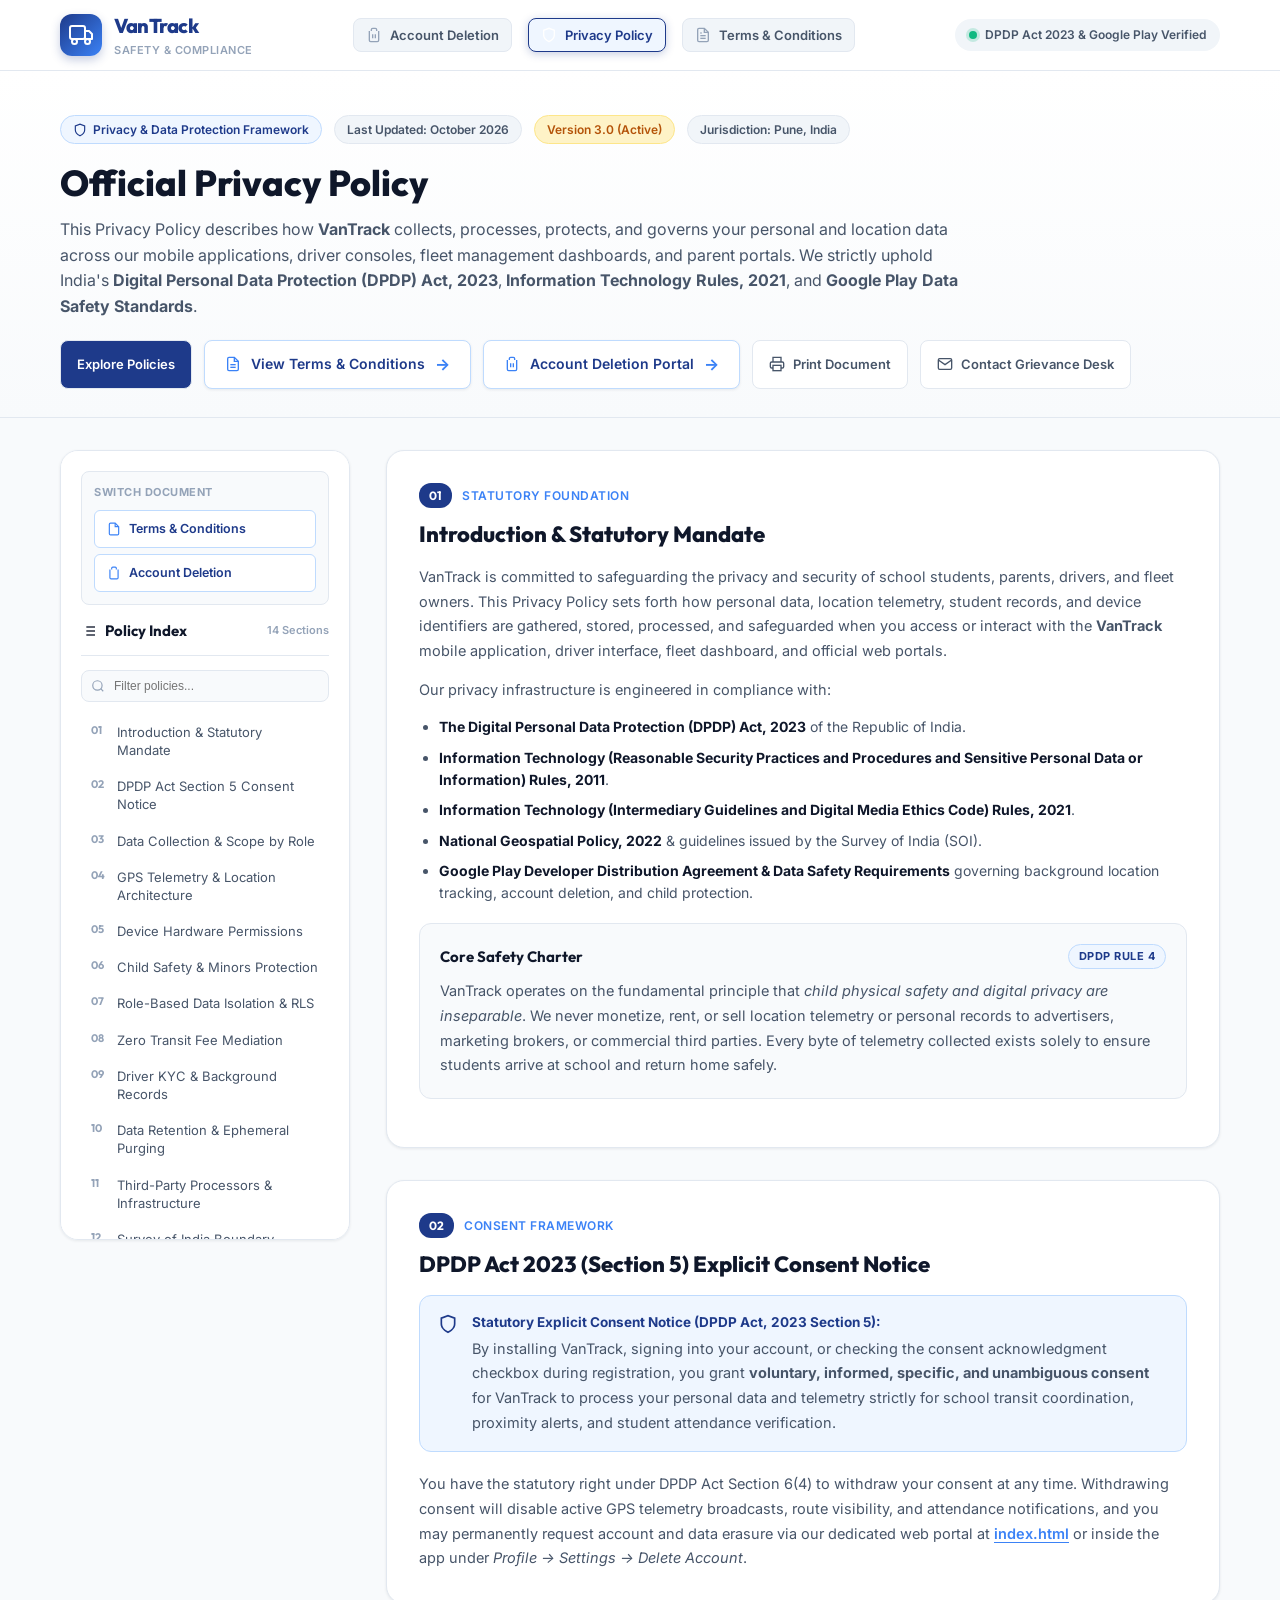
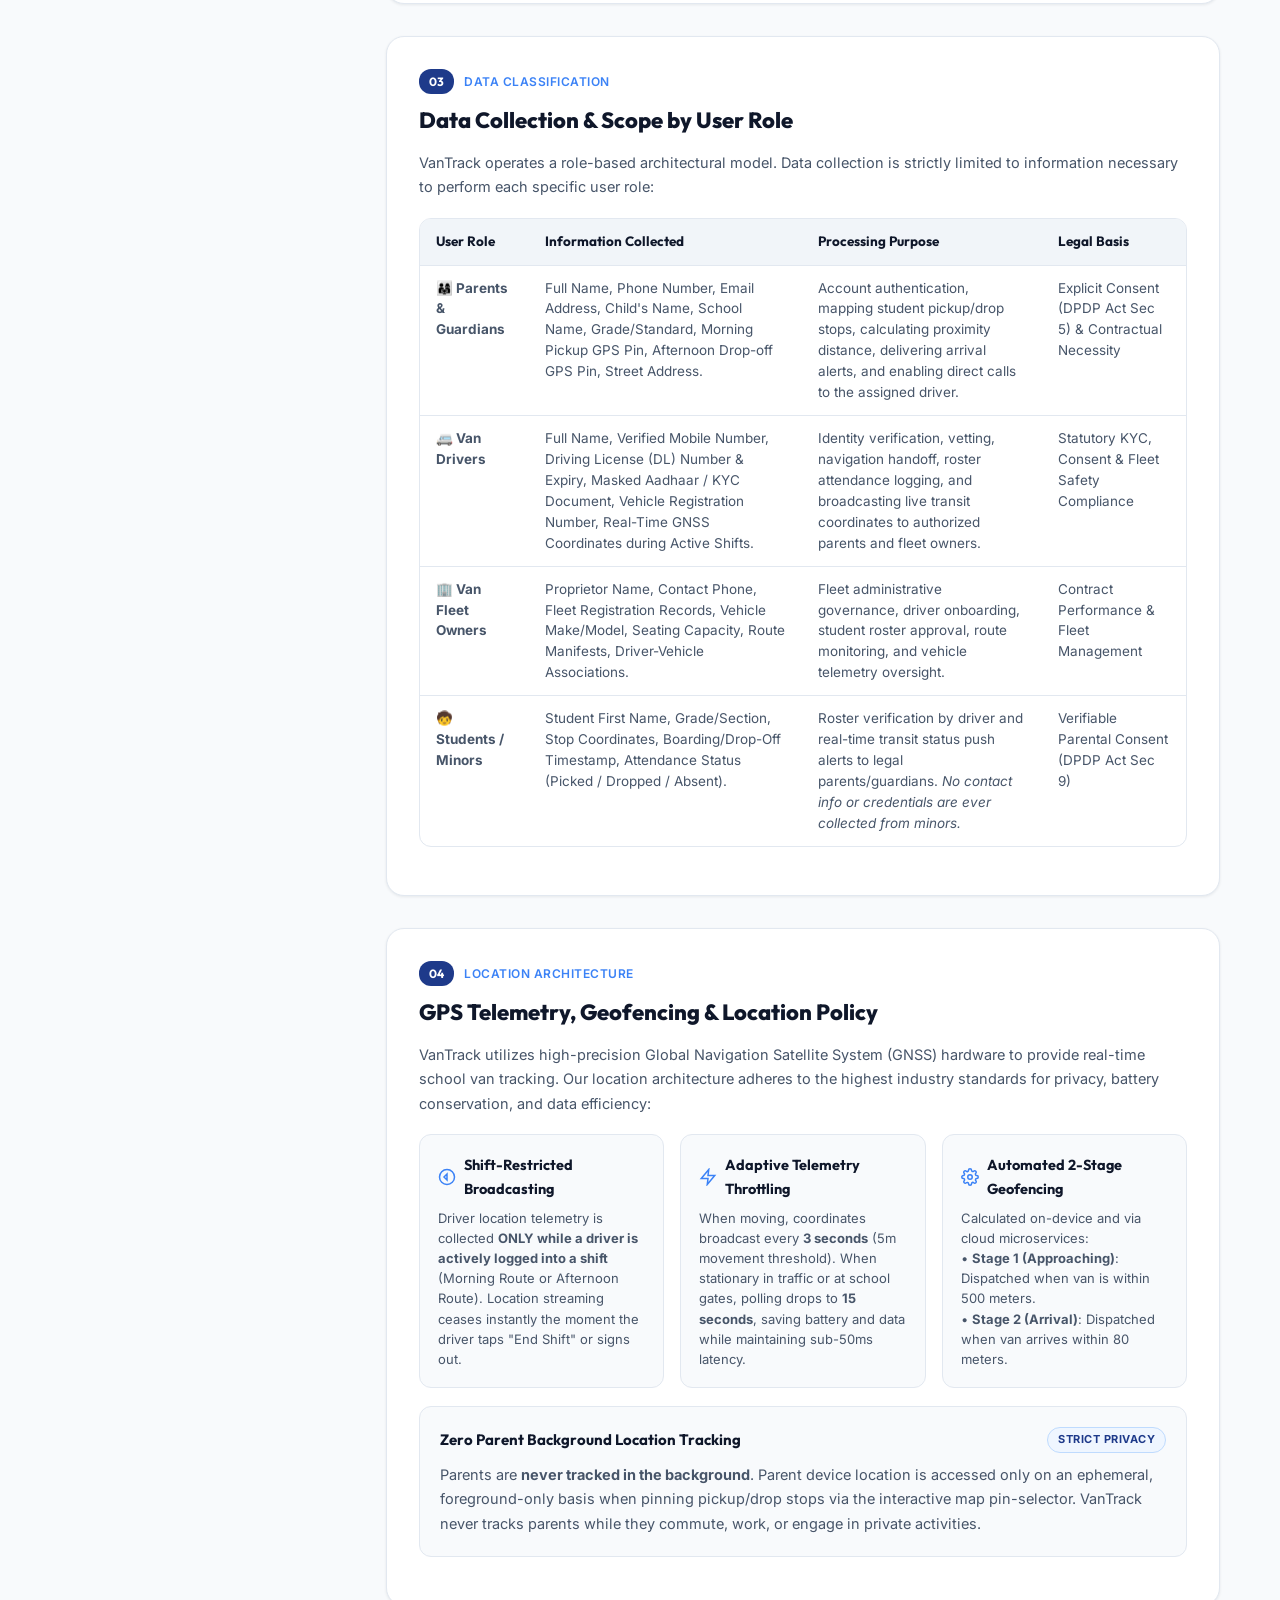
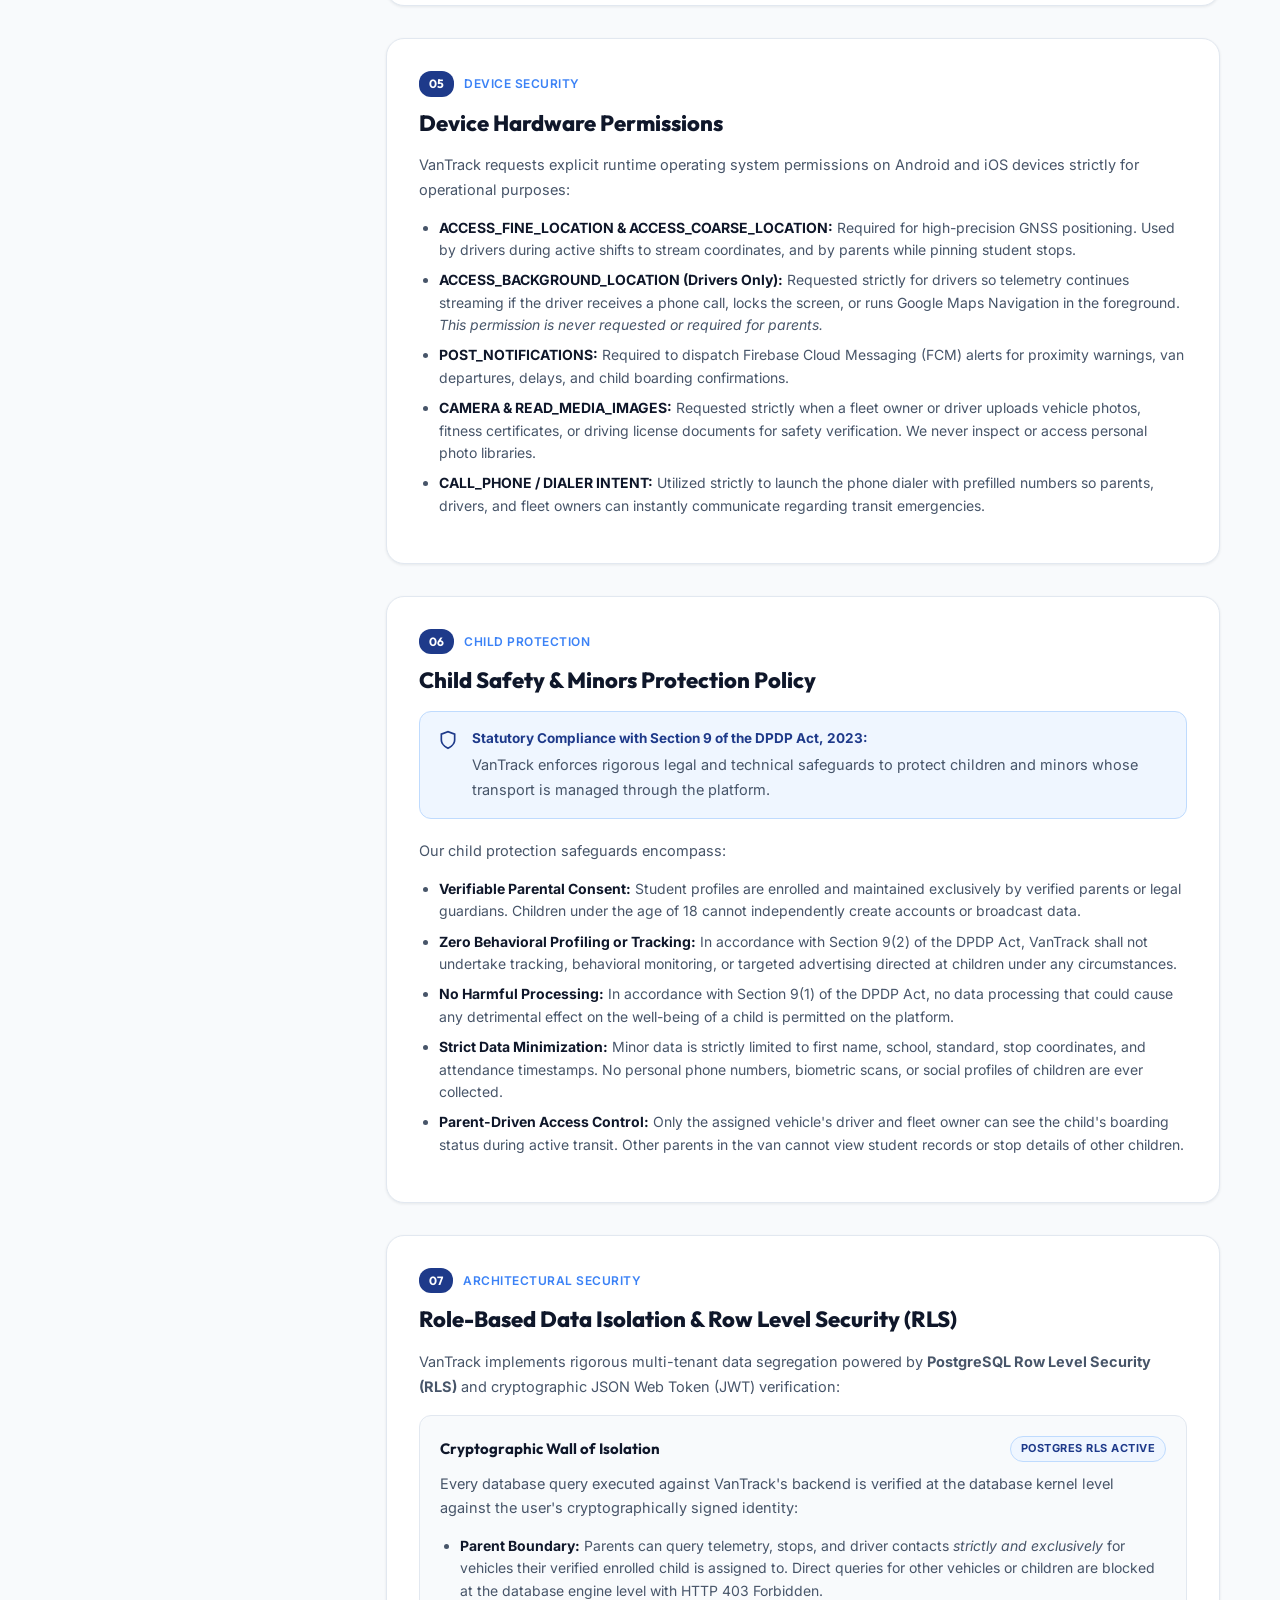
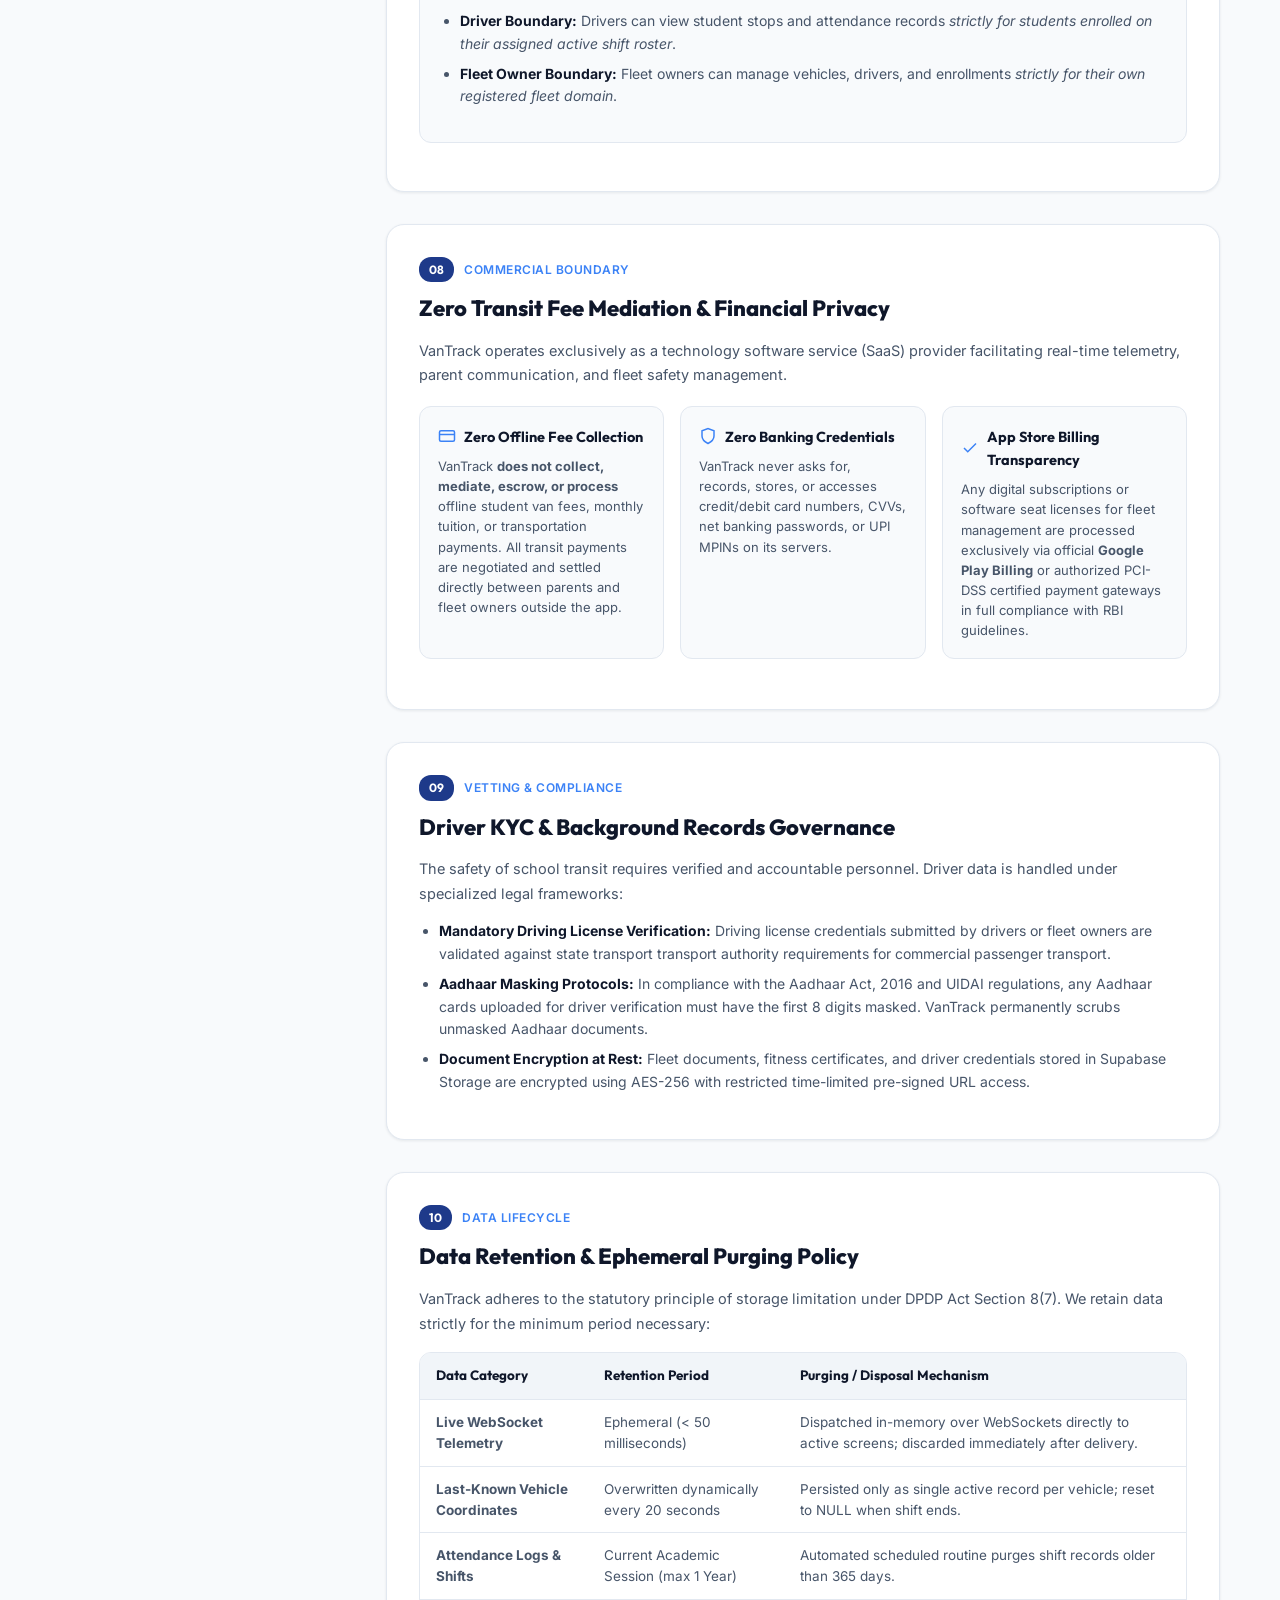
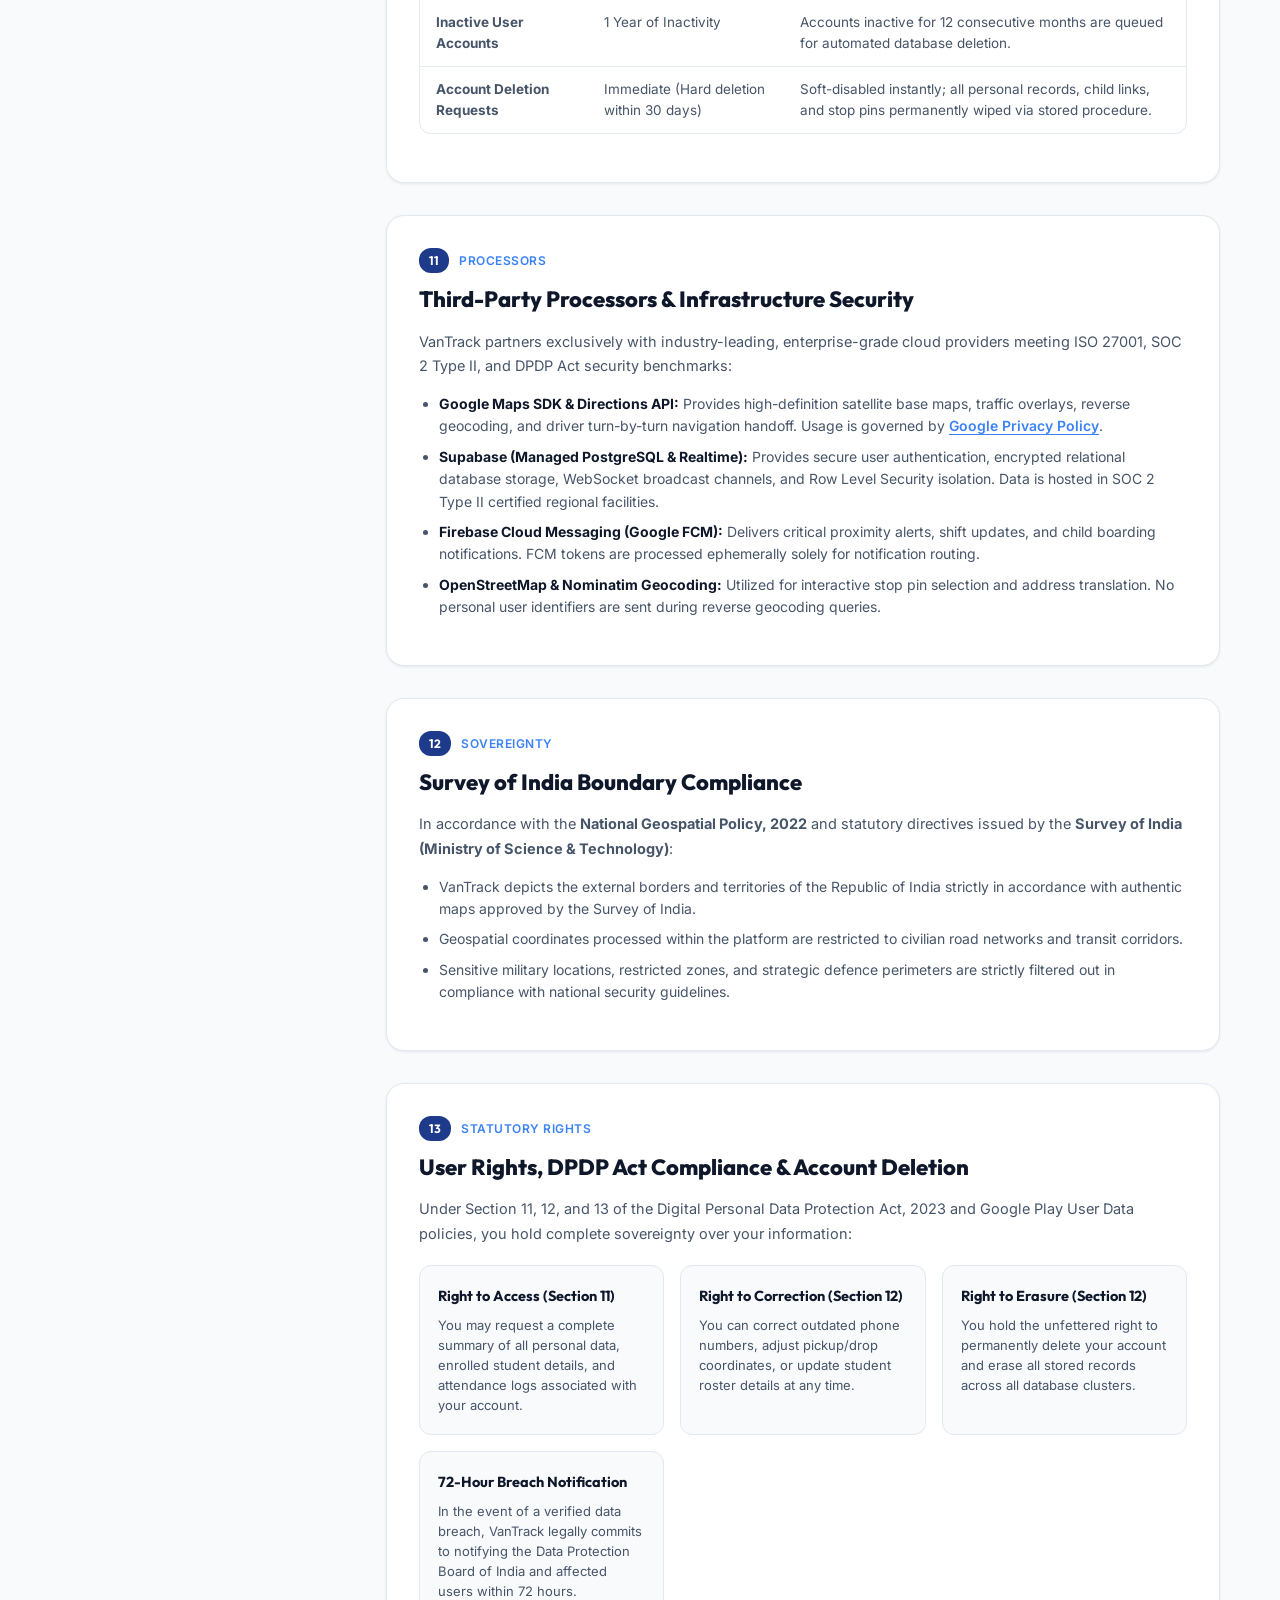
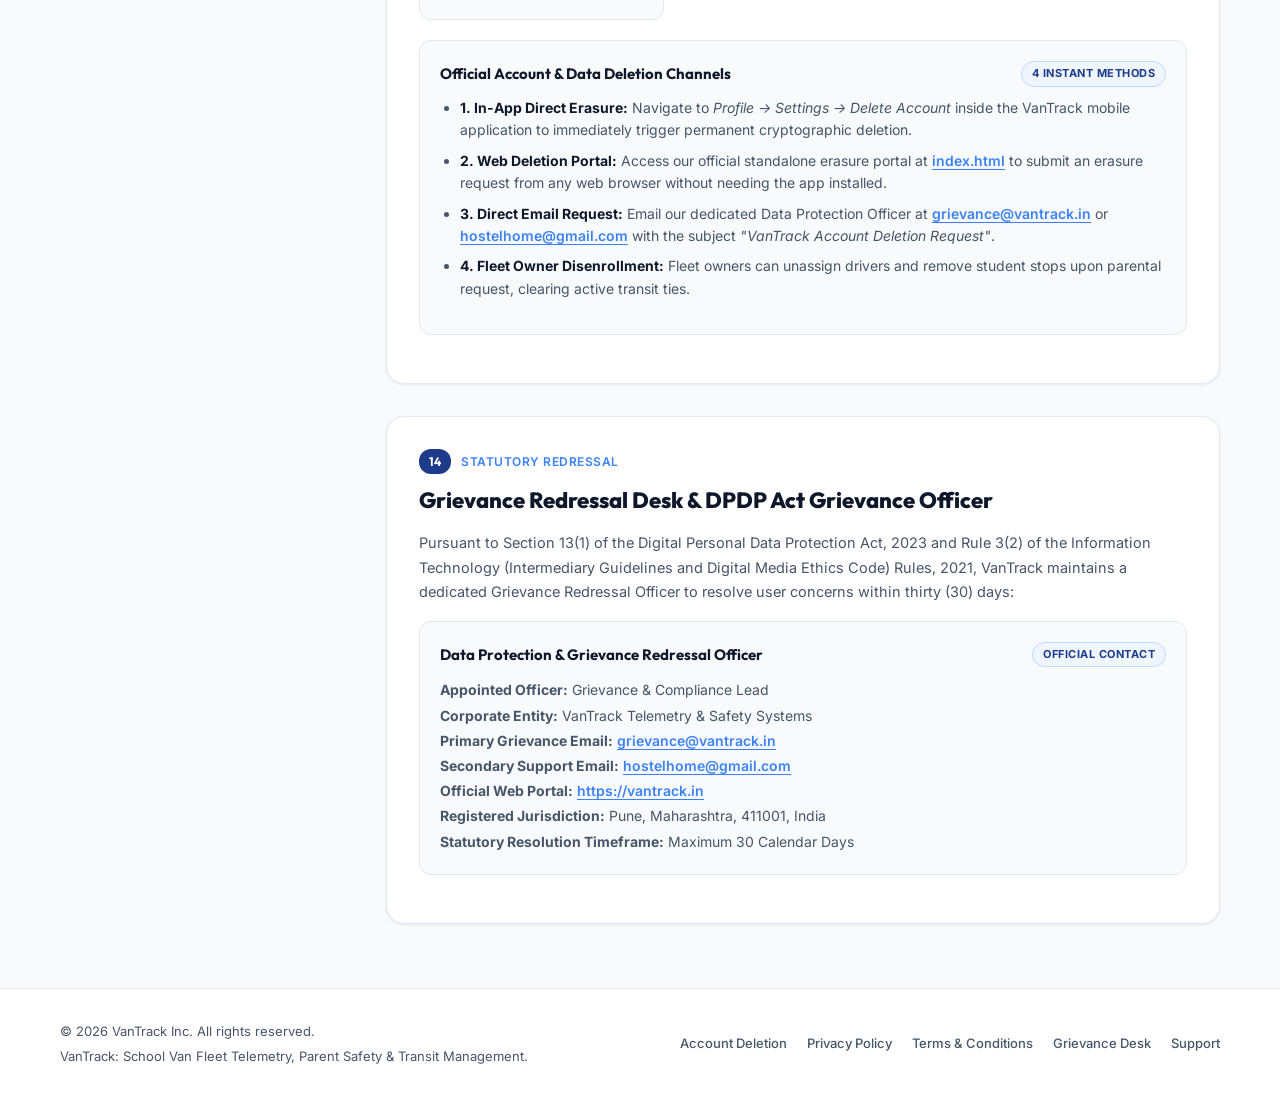
==== privacy_policy.html @ 00791ee9 "Add Privacy Policy, Terms & Conditions, and cross-page navigation buttons" ====
<!DOCTYPE html>
<html lang="en">
<head>
  <meta charset="UTF-8">
  <meta name="viewport" content="width=device-width, initial-scale=1.0">
  <title>Privacy Policy | VanTrack Official Safety & Compliance Portal</title>
  <meta name="description" content="Official Privacy Policy and Data Protection Framework for VanTrack school van telemetry, fleet management, and parent safety platform. Compliant with India DPDP Act 2023, IT Rules 2021, and Google Play Data Safety policies.">
  <meta name="robots" content="index, follow">
  <link rel="canonical" href="https://vantrack.in/privacy_policy.html">

  <!-- Google Fonts: Outfit & Inter -->
  <link rel="preconnect" href="https://fonts.googleapis.com">
  <link rel="preconnect" href="https://fonts.gstatic.com" crossorigin>
  <link href="https://fonts.googleapis.com/css2?family=Inter:wght@400;500;600;700&family=Outfit:wght@500;600;700;800&display=swap" rel="stylesheet">

  <!-- Main Stylesheet -->
  <link rel="stylesheet" href="styles.css">
</head>
<body>
  <!-- Site Header -->
  <header class="site-header">
    <div class="container header-container">
      <a href="index.html" class="brand" style="text-decoration: none;">
        <div class="brand-icon">
          <svg viewBox="0 0 24 24" width="24" height="24" fill="none" stroke="currentColor" stroke-width="2" stroke-linecap="round" stroke-linejoin="round">
            <rect x="1" y="3" width="15" height="13" rx="2"></rect>
            <polygon points="16 8 20 8 23 11 23 16 16 16 8"></polygon>
            <circle cx="5.5" cy="18.5" r="2.5"></circle>
            <circle cx="18.5" cy="18.5" r="2.5"></circle>
          </svg>
        </div>
        <div class="brand-text">
          <span class="brand-title">VanTrack</span>
          <span class="brand-badge">Safety & Compliance</span>
        </div>
      </a>

      <nav class="header-nav" aria-label="Main Navigation">
        <a href="index.html" class="header-link">
          <svg viewBox="0 0 24 24" width="16" height="16" fill="none" stroke="currentColor" stroke-width="2">
            <path d="M19 6v14a2 2 0 0 1-2 2H7a2 2 0 0 1-2-2V6m3 0V4a2 2 0 0 1 2-2h4a2 2 0 0 1 2 2v2"></path>
            <line x1="10" y1="11" x2="10" y2="17"></line>
            <line x1="14" y1="11" x2="14" y2="17"></line>
          </svg>
          <span>Account Deletion</span>
        </a>
        <a href="privacy_policy.html" class="header-link active">
          <svg viewBox="0 0 24 24" width="16" height="16" fill="none" stroke="currentColor" stroke-width="2">
            <path d="M12 22s8-4 8-10V5l-8-3-8 3v7c0 6 8 10 8 10z"></path>
          </svg>
          <span>Privacy Policy</span>
        </a>
        <a href="terms_conditions.html" class="header-link">
          <svg viewBox="0 0 24 24" width="16" height="16" fill="none" stroke="currentColor" stroke-width="2">
            <path d="M14 2H6a2 2 0 0 0-2 2v16a2 2 0 0 0 2 2h12a2 2 0 0 0 2-2V8z"></path>
            <polyline points="14 2 14 8 20 8"></polyline>
            <line x1="16" y1="13" x2="8" y2="13"></line>
            <line x1="16" y1="17" x2="8" y2="17"></line>
            <polyline points="10 9 9 9 8 9"></polyline>
          </svg>
          <span>Terms &amp; Conditions</span>
        </a>
      </nav>

      <div class="header-status">
        <span class="status-indicator"></span>
        <span class="status-label">DPDP Act 2023 & Google Play Verified</span>
      </div>
    </div>
  </header>

  <!-- Legal Hero Section -->
  <section class="legal-hero">
    <div class="container">
      <div class="legal-meta-bar">
        <span class="meta-pill meta-pill-primary">
          <svg viewBox="0 0 24 24" width="14" height="14" fill="none" stroke="currentColor" stroke-width="2">
            <path d="M12 22s8-4 8-10V5l-8-3-8 3v7c0 6 8 10 8 10z"/>
          </svg>
          Privacy & Data Protection Framework
        </span>
        <span class="meta-pill">Last Updated: October 2026</span>
        <span class="meta-pill meta-pill-accent">Version 3.0 (Active)</span>
        <span class="meta-pill">Jurisdiction: Pune, India</span>
      </div>

      <h1 class="hero-title" style="text-align: left; margin-bottom: 12px;">Official Privacy Policy</h1>
      <p class="hero-subtitle" style="text-align: left; margin: 0; max-width: 900px;">
        This Privacy Policy describes how <strong>VanTrack</strong> collects, processes, protects, and governs your personal and location data across our mobile applications, driver consoles, fleet management dashboards, and parent portals. We strictly uphold India's <strong>Digital Personal Data Protection (DPDP) Act, 2023</strong>, <strong>Information Technology Rules, 2021</strong>, and <strong>Google Play Data Safety Standards</strong>.
      </p>

      <!-- Prominent Cross-Page Navigation Buttons -->
      <div class="legal-hero-actions">
        <a href="#sec-1" class="btn btn-primary btn-sm">Explore Policies</a>
        
        <a href="terms_conditions.html" class="btn-policy-quick">
          <svg viewBox="0 0 24 24" width="16" height="16" fill="none" stroke="currentColor" stroke-width="2">
            <path d="M14 2H6a2 2 0 0 0-2 2v16a2 2 0 0 0 2 2h12a2 2 0 0 0 2-2V8z"></path>
            <polyline points="14 2 14 8 20 8"></polyline>
            <line x1="16" y1="13" x2="8" y2="13"></line>
            <line x1="16" y1="17" x2="8" y2="17"></line>
          </svg>
          <span>View Terms &amp; Conditions</span>
          <span class="quick-arrow">&rarr;</span>
        </a>

        <a href="index.html" class="btn-policy-quick">
          <svg viewBox="0 0 24 24" width="16" height="16" fill="none" stroke="currentColor" stroke-width="2">
            <path d="M19 6v14a2 2 0 0 1-2 2H7a2 2 0 0 1-2-2V6m3 0V4a2 2 0 0 1 2-2h4a2 2 0 0 1 2 2v2"></path>
            <line x1="10" y1="11" x2="10" y2="17"></line>
            <line x1="14" y1="11" x2="14" y2="17"></line>
          </svg>
          <span>Account Deletion Portal</span>
          <span class="quick-arrow">&rarr;</span>
        </a>

        <button type="button" class="btn btn-outline btn-sm" onclick="window.print()">
          <svg viewBox="0 0 24 24" width="16" height="16" fill="none" stroke="currentColor" stroke-width="2">
            <polyline points="6 9 6 2 18 2 18 9"></polyline>
            <path d="M6 18H4a2 2 0 0 1-2-2v-5a2 2 0 0 1 2-2h16a2 2 0 0 1 2 2v5a2 2 0 0 1-2 2h-2"></path>
            <rect x="6" y="14" width="12" height="8"></rect>
          </svg>
          Print Document
        </button>
        <a href="mailto:grievance@vantrack.in" class="btn btn-outline btn-sm">
          <svg viewBox="0 0 24 24" width="16" height="16" fill="none" stroke="currentColor" stroke-width="2">
            <path d="M4 4h16c1.1 0 2 .9 2 2v12c0 1.1-.9 2-2 2H4c-1.1 0-2-.9-2-2V6c0-1.1.9-2 2-2z"></path>
            <polyline points="22,6 12,13 2,6"></polyline>
          </svg>
          Contact Grievance Desk
        </a>
      </div>
    </div>
  </section>

  <!-- Main Legal Container -->
  <main class="container">
    <div class="legal-layout">
      
      <!-- Sticky Sidebar: Table of Contents -->
      <aside class="toc-sidebar" aria-label="Table of Contents">
        <!-- Quick Cross-Page Switcher in Sidebar -->
        <div class="toc-quick-switch">
          <span class="toc-quick-label">Switch Document</span>
          <div class="toc-quick-buttons">
            <a href="terms_conditions.html" class="toc-quick-btn">
              <svg viewBox="0 0 24 24" width="14" height="14" fill="none" stroke="currentColor" stroke-width="2">
                <path d="M14 2H6a2 2 0 0 0-2 2v16a2 2 0 0 0 2 2h12a2 2 0 0 0 2-2V8z"></path>
                <polyline points="14 2 14 8 20 8"></polyline>
              </svg>
              <span>Terms &amp; Conditions</span>
            </a>
            <a href="index.html" class="toc-quick-btn">
              <svg viewBox="0 0 24 24" width="14" height="14" fill="none" stroke="currentColor" stroke-width="2">
                <path d="M19 6v14a2 2 0 0 1-2 2H7a2 2 0 0 1-2-2V6m3 0V4a2 2 0 0 1 2-2h4a2 2 0 0 1 2 2v2"></path>
              </svg>
              <span>Account Deletion</span>
            </a>
          </div>
        </div>

        <div class="toc-header">
          <span class="toc-title">
            <svg viewBox="0 0 24 24" width="16" height="16" fill="none" stroke="currentColor" stroke-width="2">
              <line x1="8" y1="6" x2="21" y2="6"></line>
              <line x1="8" y1="12" x2="21" y2="12"></line>
              <line x1="8" y1="18" x2="21" y2="18"></line>
              <line x1="3" y1="6" x2="3.01" y2="6"></line>
              <line x1="3" y1="12" x2="3.01" y2="12"></line>
              <line x1="3" y1="18" x2="3.01" y2="18"></line>
            </svg>
            Policy Index
          </span>
          <span style="font-size: 11px; color: var(--text-muted); font-weight: 600;">14 Sections</span>
        </div>

        <div class="toc-search">
          <svg viewBox="0 0 24 24" width="14" height="14" fill="none" stroke="currentColor" stroke-width="2">
            <circle cx="11" cy="11" r="8"></circle>
            <line x1="21" y1="21" x2="16.65" y2="16.65"></line>
          </svg>
          <input type="text" id="toc-filter" placeholder="Filter policies..." aria-label="Filter policies">
        </div>

        <nav>
          <ul class="toc-nav" id="toc-list">
            <li><a href="#sec-1" class="toc-link"><span class="toc-num">01</span><span>Introduction & Statutory Mandate</span></a></li>
            <li><a href="#sec-2" class="toc-link"><span class="toc-num">02</span><span>DPDP Act Section 5 Consent Notice</span></a></li>
            <li><a href="#sec-3" class="toc-link"><span class="toc-num">03</span><span>Data Collection & Scope by Role</span></a></li>
            <li><a href="#sec-4" class="toc-link"><span class="toc-num">04</span><span>GPS Telemetry & Location Architecture</span></a></li>
            <li><a href="#sec-5" class="toc-link"><span class="toc-num">05</span><span>Device Hardware Permissions</span></a></li>
            <li><a href="#sec-6" class="toc-link"><span class="toc-num">06</span><span>Child Safety & Minors Protection</span></a></li>
            <li><a href="#sec-7" class="toc-link"><span class="toc-num">07</span><span>Role-Based Data Isolation & RLS</span></a></li>
            <li><a href="#sec-8" class="toc-link"><span class="toc-num">08</span><span>Zero Transit Fee Mediation</span></a></li>
            <li><a href="#sec-9" class="toc-link"><span class="toc-num">09</span><span>Driver KYC & Background Records</span></a></li>
            <li><a href="#sec-10" class="toc-link"><span class="toc-num">10</span><span>Data Retention & Ephemeral Purging</span></a></li>
            <li><a href="#sec-11" class="toc-link"><span class="toc-num">11</span><span>Third-Party Processors & Infrastructure</span></a></li>
            <li><a href="#sec-12" class="toc-link"><span class="toc-num">12</span><span>Survey of India Boundary Compliance</span></a></li>
            <li><a href="#sec-13" class="toc-link"><span class="toc-num">13</span><span>User Rights & Account Erasure</span></a></li>
            <li><a href="#sec-14" class="toc-link"><span class="toc-num">14</span><span>Grievance Redressal & DPO Desk</span></a></li>
          </ul>
        </nav>
      </aside>

      <!-- Main Legal Articles -->
      <div class="legal-content">

        <!-- Clause 1 -->
        <article class="legal-section" id="sec-1">
          <div class="section-badge-row">
            <span class="section-num-badge">01</span>
            <span class="section-category">Statutory Foundation</span>
          </div>
          <h2 class="section-heading">Introduction & Statutory Mandate</h2>
          
          <p>
            VanTrack is committed to safeguarding the privacy and security of school students, parents, drivers, and fleet owners. This Privacy Policy sets forth how personal data, location telemetry, student records, and device identifiers are gathered, stored, processed, and safeguarded when you access or interact with the <strong>VanTrack</strong> mobile application, driver interface, fleet dashboard, and official web portals.
          </p>

          <p>
            Our privacy infrastructure is engineered in compliance with:
          </p>
          <ul class="styled-list">
            <li><strong>The Digital Personal Data Protection (DPDP) Act, 2023</strong> of the Republic of India.</li>
            <li><strong>Information Technology (Reasonable Security Practices and Procedures and Sensitive Personal Data or Information) Rules, 2011</strong>.</li>
            <li><strong>Information Technology (Intermediary Guidelines and Digital Media Ethics Code) Rules, 2021</strong>.</li>
            <li><strong>National Geospatial Policy, 2022</strong> & guidelines issued by the Survey of India (SOI).</li>
            <li><strong>Google Play Developer Distribution Agreement & Data Safety Requirements</strong> governing background location tracking, account deletion, and child protection.</li>
          </ul>

          <div class="clause-card" style="margin-top: 18px;">
            <div class="clause-header">
              <span class="clause-title">Core Safety Charter</span>
              <span class="clause-badge">DPDP Rule 4</span>
            </div>
            <p>
              VanTrack operates on the fundamental principle that <em>child physical safety and digital privacy are inseparable</em>. We never monetize, rent, or sell location telemetry or personal records to advertisers, marketing brokers, or commercial third parties. Every byte of telemetry collected exists solely to ensure students arrive at school and return home safely.
            </p>
          </div>
        </article>

        <!-- Clause 2 -->
        <article class="legal-section" id="sec-2">
          <div class="section-badge-row">
            <span class="section-num-badge">02</span>
            <span class="section-category">Consent Framework</span>
          </div>
          <h2 class="section-heading">DPDP Act 2023 (Section 5) Explicit Consent Notice</h2>

          <div class="notice-banner" style="margin-bottom: 20px;">
            <div class="notice-icon">
              <svg viewBox="0 0 24 24" width="20" height="20" fill="none" stroke="currentColor" stroke-width="2">
                <path d="M12 22s8-4 8-10V5l-8-3-8 3v7c0 6 8 10 8 10z"/>
              </svg>
            </div>
            <div class="notice-body">
              <strong>Statutory Explicit Consent Notice (DPDP Act, 2023 Section 5):</strong>
              <p style="margin: 4px 0 0 0;">
                By installing VanTrack, signing into your account, or checking the consent acknowledgment checkbox during registration, you grant <strong>voluntary, informed, specific, and unambiguous consent</strong> for VanTrack to process your personal data and telemetry strictly for school transit coordination, proximity alerts, and student attendance verification.
              </p>
            </div>
          </div>

          <p>
            You have the statutory right under DPDP Act Section 6(4) to withdraw your consent at any time. Withdrawing consent will disable active GPS telemetry broadcasts, route visibility, and attendance notifications, and you may permanently request account and data erasure via our dedicated web portal at <a href="index.html" class="inline-link">index.html</a> or inside the app under <em>Profile &rarr; Settings &rarr; Delete Account</em>.
          </p>
        </article>

        <!-- Clause 3 -->
        <article class="legal-section" id="sec-3">
          <div class="section-badge-row">
            <span class="section-num-badge">03</span>
            <span class="section-category">Data Classification</span>
          </div>
          <h2 class="section-heading">Data Collection & Scope by User Role</h2>

          <p>
            VanTrack operates a role-based architectural model. Data collection is strictly limited to information necessary to perform each specific user role:
          </p>

          <div class="table-wrapper" style="margin-top: 18px;">
            <table class="data-matrix-table">
              <thead>
                <tr>
                  <th>User Role</th>
                  <th>Information Collected</th>
                  <th>Processing Purpose</th>
                  <th>Legal Basis</th>
                </tr>
              </thead>
              <tbody>
                <tr>
                  <td><strong>👨‍👩‍👧 Parents & Guardians</strong></td>
                  <td>
                    Full Name, Phone Number, Email Address, Child's Name, School Name, Grade/Standard, Morning Pickup GPS Pin, Afternoon Drop-off GPS Pin, Street Address.
                  </td>
                  <td>
                    Account authentication, mapping student pickup/drop stops, calculating proximity distance, delivering arrival alerts, and enabling direct calls to the assigned driver.
                  </td>
                  <td>Explicit Consent (DPDP Act Sec 5) & Contractual Necessity</td>
                </tr>
                <tr>
                  <td><strong>🚐 Van Drivers</strong></td>
                  <td>
                    Full Name, Verified Mobile Number, Driving License (DL) Number & Expiry, Masked Aadhaar / KYC Document, Vehicle Registration Number, Real-Time GNSS Coordinates during Active Shifts.
                  </td>
                  <td>
                    Identity verification, vetting, navigation handoff, roster attendance logging, and broadcasting live transit coordinates to authorized parents and fleet owners.
                  </td>
                  <td>Statutory KYC, Consent & Fleet Safety Compliance</td>
                </tr>
                <tr>
                  <td><strong>🏢 Van Fleet Owners</strong></td>
                  <td>
                    Proprietor Name, Contact Phone, Fleet Registration Records, Vehicle Make/Model, Seating Capacity, Route Manifests, Driver-Vehicle Associations.
                  </td>
                  <td>
                    Fleet administrative governance, driver onboarding, student roster approval, route monitoring, and vehicle telemetry oversight.
                  </td>
                  <td>Contract Performance & Fleet Management</td>
                </tr>
                <tr>
                  <td><strong>🧒 Students / Minors</strong></td>
                  <td>
                    Student First Name, Grade/Section, Stop Coordinates, Boarding/Drop-Off Timestamp, Attendance Status (Picked / Dropped / Absent).
                  </td>
                  <td>
                    Roster verification by driver and real-time transit status push alerts to legal parents/guardians. <em>No contact info or credentials are ever collected from minors.</em>
                  </td>
                  <td>Verifiable Parental Consent (DPDP Act Sec 9)</td>
                </tr>
              </tbody>
            </table>
          </div>
        </article>

        <!-- Clause 4 -->
        <article class="legal-section" id="sec-4">
          <div class="section-badge-row">
            <span class="section-num-badge">04</span>
            <span class="section-category">Location Architecture</span>
          </div>
          <h2 class="section-heading">GPS Telemetry, Geofencing & Location Policy</h2>

          <p>
            VanTrack utilizes high-precision Global Navigation Satellite System (GNSS) hardware to provide real-time school van tracking. Our location architecture adheres to the highest industry standards for privacy, battery conservation, and data efficiency:
          </p>

          <div class="info-card-grid">
            <div class="info-card">
              <div class="info-card-title">
                <svg viewBox="0 0 24 24" width="18" height="18" fill="none" stroke="currentColor" stroke-width="2">
                  <circle cx="12" cy="12" r="10"></circle>
                  <polygon points="12 8 8 12 12 16 12 8"></polygon>
                </svg>
                Shift-Restricted Broadcasting
              </div>
              <p>
                Driver location telemetry is collected <strong>ONLY while a driver is actively logged into a shift</strong> (Morning Route or Afternoon Route). Location streaming ceases instantly the moment the driver taps "End Shift" or signs out.
              </p>
            </div>

            <div class="info-card">
              <div class="info-card-title">
                <svg viewBox="0 0 24 24" width="18" height="18" fill="none" stroke="currentColor" stroke-width="2">
                  <path d="M13 2L3 14h9l-1 8 10-12h-9l1-8z"></path>
                </svg>
                Adaptive Telemetry Throttling
              </div>
              <p>
                When moving, coordinates broadcast every <strong>3 seconds</strong> (5m movement threshold). When stationary in traffic or at school gates, polling drops to <strong>15 seconds</strong>, saving battery and data while maintaining sub-50ms latency.
              </p>
            </div>

            <div class="info-card">
              <div class="info-card-title">
                <svg viewBox="0 0 24 24" width="18" height="18" fill="none" stroke="currentColor" stroke-width="2">
                  <circle cx="12" cy="12" r="3"></circle>
                  <path d="M19.4 15a1.65 1.65 0 0 0 .33 1.82l.06.06a2 2 0 0 1 0 2.83 2 2 0 0 1-2.83 0l-.06-.06a1.65 1.65 0 0 0-1.82-.33 1.65 1.65 0 0 0-1 1.51V21a2 2 0 0 1-2 2 2 2 0 0 1-2-2v-.09A1.65 1.65 0 0 0 9 19.4a1.65 1.65 0 0 0-1.82.33l-.06.06a2 2 0 0 1-2.83 0 2 2 0 0 1 0-2.83l.06-.06a1.65 1.65 0 0 0 .33-1.82 1.65 1.65 0 0 0-1.51-1H3a2 2 0 0 1-2-2 2 2 0 0 1 2-2h.09A1.65 1.65 0 0 0 4.6 9a1.65 1.65 0 0 0-.33-1.82l-.06-.06a2 2 0 0 1 0-2.83 2 2 0 0 1 2.83 0l.06.06a1.65 1.65 0 0 0 1.82.33H9a1.65 1.65 0 0 0 1-1.51V3a2 2 0 0 1 2-2 2 2 0 0 1 2 2v.09a1.65 1.65 0 0 0 1 1.51 1.65 1.65 0 0 0 1.82-.33l.06-.06a2 2 0 0 1 2.83 0 2 2 0 0 1 0 2.83l-.06.06a1.65 1.65 0 0 0-.33 1.82V9a1.65 1.65 0 0 0 1.51 1H21a2 2 0 0 1 2 2 2 2 0 0 1-2 2h-.09a1.65 1.65 0 0 0-1.51 1z"></path>
                </svg>
                Automated 2-Stage Geofencing
              </div>
              <p>
                Calculated on-device and via cloud microservices:
                <br>• <strong>Stage 1 (Approaching)</strong>: Dispatched when van is within 500 meters.
                <br>• <strong>Stage 2 (Arrival)</strong>: Dispatched when van arrives within 80 meters.
              </p>
            </div>
          </div>

          <div class="clause-card" style="margin-top: 18px;">
            <div class="clause-header">
              <span class="clause-title">Zero Parent Background Location Tracking</span>
              <span class="clause-badge">Strict Privacy</span>
            </div>
            <p>
              Parents are <strong>never tracked in the background</strong>. Parent device location is accessed only on an ephemeral, foreground-only basis when pinning pickup/drop stops via the interactive map pin-selector. VanTrack never tracks parents while they commute, work, or engage in private activities.
            </p>
          </div>
        </article>

        <!-- Clause 5 -->
        <article class="legal-section" id="sec-5">
          <div class="section-badge-row">
            <span class="section-num-badge">05</span>
            <span class="section-category">Device Security</span>
          </div>
          <h2 class="section-heading">Device Hardware Permissions</h2>

          <p>
            VanTrack requests explicit runtime operating system permissions on Android and iOS devices strictly for operational purposes:
          </p>

          <ul class="styled-list">
            <li>
              <strong>ACCESS_FINE_LOCATION & ACCESS_COARSE_LOCATION:</strong> 
              Required for high-precision GNSS positioning. Used by drivers during active shifts to stream coordinates, and by parents while pinning student stops.
            </li>
            <li>
              <strong>ACCESS_BACKGROUND_LOCATION (Drivers Only):</strong> 
              Requested strictly for drivers so telemetry continues streaming if the driver receives a phone call, locks the screen, or runs Google Maps Navigation in the foreground. <em>This permission is never requested or required for parents.</em>
            </li>
            <li>
              <strong>POST_NOTIFICATIONS:</strong> 
              Required to dispatch Firebase Cloud Messaging (FCM) alerts for proximity warnings, van departures, delays, and child boarding confirmations.
            </li>
            <li>
              <strong>CAMERA & READ_MEDIA_IMAGES:</strong> 
              Requested strictly when a fleet owner or driver uploads vehicle photos, fitness certificates, or driving license documents for safety verification. We never inspect or access personal photo libraries.
            </li>
            <li>
              <strong>CALL_PHONE / DIALER INTENT:</strong> 
              Utilized strictly to launch the phone dialer with prefilled numbers so parents, drivers, and fleet owners can instantly communicate regarding transit emergencies.
            </li>
          </ul>
        </article>

        <!-- Clause 6 -->
        <article class="legal-section" id="sec-6">
          <div class="section-badge-row">
            <span class="section-num-badge">06</span>
            <span class="section-category">Child Protection</span>
          </div>
          <h2 class="section-heading">Child Safety & Minors Protection Policy</h2>

          <div class="notice-banner" style="margin-bottom: 20px;">
            <div class="notice-icon">
              <svg viewBox="0 0 24 24" width="20" height="20" fill="none" stroke="currentColor" stroke-width="2">
                <path d="M12 22s8-4 8-10V5l-8-3-8 3v7c0 6 8 10 8 10z"/>
              </svg>
            </div>
            <div class="notice-body">
              <strong>Statutory Compliance with Section 9 of the DPDP Act, 2023:</strong>
              <p style="margin: 4px 0 0 0;">
                VanTrack enforces rigorous legal and technical safeguards to protect children and minors whose transport is managed through the platform.
              </p>
            </div>
          </div>

          <p>
            Our child protection safeguards encompass:
          </p>
          <ul class="styled-list">
            <li><strong>Verifiable Parental Consent:</strong> Student profiles are enrolled and maintained exclusively by verified parents or legal guardians. Children under the age of 18 cannot independently create accounts or broadcast data.</li>
            <li><strong>Zero Behavioral Profiling or Tracking:</strong> In accordance with Section 9(2) of the DPDP Act, VanTrack shall not undertake tracking, behavioral monitoring, or targeted advertising directed at children under any circumstances.</li>
            <li><strong>No Harmful Processing:</strong> In accordance with Section 9(1) of the DPDP Act, no data processing that could cause any detrimental effect on the well-being of a child is permitted on the platform.</li>
            <li><strong>Strict Data Minimization:</strong> Minor data is strictly limited to first name, school, standard, stop coordinates, and attendance timestamps. No personal phone numbers, biometric scans, or social profiles of children are ever collected.</li>
            <li><strong>Parent-Driven Access Control:</strong> Only the assigned vehicle's driver and fleet owner can see the child's boarding status during active transit. Other parents in the van cannot view student records or stop details of other children.</li>
          </ul>
        </article>

        <!-- Clause 7 -->
        <article class="legal-section" id="sec-7">
          <div class="section-badge-row">
            <span class="section-num-badge">07</span>
            <span class="section-category">Architectural Security</span>
          </div>
          <h2 class="section-heading">Role-Based Data Isolation & Row Level Security (RLS)</h2>

          <p>
            VanTrack implements rigorous multi-tenant data segregation powered by <strong>PostgreSQL Row Level Security (RLS)</strong> and cryptographic JSON Web Token (JWT) verification:
          </p>

          <div class="clause-card">
            <div class="clause-header">
              <span class="clause-title">Cryptographic Wall of Isolation</span>
              <span class="clause-badge">Postgres RLS Active</span>
            </div>
            <p>
              Every database query executed against VanTrack's backend is verified at the database kernel level against the user's cryptographically signed identity:
            </p>
            <ul class="styled-list" style="margin-top: 10px;">
              <li><strong>Parent Boundary:</strong> Parents can query telemetry, stops, and driver contacts <em>strictly and exclusively</em> for vehicles their verified enrolled child is assigned to. Direct queries for other vehicles or children are blocked at the database engine level with HTTP 403 Forbidden.</li>
              <li><strong>Driver Boundary:</strong> Drivers can view student stops and attendance records <em>strictly for students enrolled on their assigned active shift roster</em>.</li>
              <li><strong>Fleet Owner Boundary:</strong> Fleet owners can manage vehicles, drivers, and enrollments <em>strictly for their own registered fleet domain</em>.</li>
            </ul>
          </div>
        </article>

        <!-- Clause 8 -->
        <article class="legal-section" id="sec-8">
          <div class="section-badge-row">
            <span class="section-num-badge">08</span>
            <span class="section-category">Commercial Boundary</span>
          </div>
          <h2 class="section-heading">Zero Transit Fee Mediation & Financial Privacy</h2>

          <p>
            VanTrack operates exclusively as a technology software service (SaaS) provider facilitating real-time telemetry, parent communication, and fleet safety management.
          </p>

          <div class="info-card-grid">
            <div class="info-card">
              <div class="info-card-title">
                <svg viewBox="0 0 24 24" width="18" height="18" fill="none" stroke="currentColor" stroke-width="2">
                  <rect x="2" y="5" width="20" height="14" rx="2"></rect>
                  <line x1="2" y1="10" x2="22" y2="10"></line>
                </svg>
                Zero Offline Fee Collection
              </div>
              <p>
                VanTrack <strong>does not collect, mediate, escrow, or process</strong> offline student van fees, monthly tuition, or transportation payments. All transit payments are negotiated and settled directly between parents and fleet owners outside the app.
              </p>
            </div>

            <div class="info-card">
              <div class="info-card-title">
                <svg viewBox="0 0 24 24" width="18" height="18" fill="none" stroke="currentColor" stroke-width="2">
                  <path d="M12 22s8-4 8-10V5l-8-3-8 3v7c0 6 8 10 8 10z"></path>
                </svg>
                Zero Banking Credentials
              </div>
              <p>
                VanTrack never asks for, records, stores, or accesses credit/debit card numbers, CVVs, net banking passwords, or UPI MPINs on its servers.
              </p>
            </div>

            <div class="info-card">
              <div class="info-card-title">
                <svg viewBox="0 0 24 24" width="18" height="18" fill="none" stroke="currentColor" stroke-width="2">
                  <polyline points="20 6 9 17 4 12"></polyline>
                </svg>
                App Store Billing Transparency
              </div>
              <p>
                Any digital subscriptions or software seat licenses for fleet management are processed exclusively via official <strong>Google Play Billing</strong> or authorized PCI-DSS certified payment gateways in full compliance with RBI guidelines.
              </p>
            </div>
          </div>
        </article>

        <!-- Clause 9 -->
        <article class="legal-section" id="sec-9">
          <div class="section-badge-row">
            <span class="section-num-badge">09</span>
            <span class="section-category">Vetting & Compliance</span>
          </div>
          <h2 class="section-heading">Driver KYC & Background Records Governance</h2>

          <p>
            The safety of school transit requires verified and accountable personnel. Driver data is handled under specialized legal frameworks:
          </p>

          <ul class="styled-list">
            <li><strong>Mandatory Driving License Verification:</strong> Driving license credentials submitted by drivers or fleet owners are validated against state transport transport authority requirements for commercial passenger transport.</li>
            <li><strong>Aadhaar Masking Protocols:</strong> In compliance with the Aadhaar Act, 2016 and UIDAI regulations, any Aadhaar cards uploaded for driver verification must have the first 8 digits masked. VanTrack permanently scrubs unmasked Aadhaar documents.</li>
            <li><strong>Document Encryption at Rest:</strong> Fleet documents, fitness certificates, and driver credentials stored in Supabase Storage are encrypted using AES-256 with restricted time-limited pre-signed URL access.</li>
          </ul>
        </article>

        <!-- Clause 10 -->
        <article class="legal-section" id="sec-10">
          <div class="section-badge-row">
            <span class="section-num-badge">10</span>
            <span class="section-category">Data Lifecycle</span>
          </div>
          <h2 class="section-heading">Data Retention & Ephemeral Purging Policy</h2>

          <p>
            VanTrack adheres to the statutory principle of storage limitation under DPDP Act Section 8(7). We retain data strictly for the minimum period necessary:
          </p>

          <div class="table-wrapper">
            <table class="data-matrix-table">
              <thead>
                <tr>
                  <th>Data Category</th>
                  <th>Retention Period</th>
                  <th>Purging / Disposal Mechanism</th>
                </tr>
              </thead>
              <tbody>
                <tr>
                  <td><strong>Live WebSocket Telemetry</strong></td>
                  <td>Ephemeral (&lt; 50 milliseconds)</td>
                  <td>Dispatched in-memory over WebSockets directly to active screens; discarded immediately after delivery.</td>
                </tr>
                <tr>
                  <td><strong>Last-Known Vehicle Coordinates</strong></td>
                  <td>Overwritten dynamically every 20 seconds</td>
                  <td>Persisted only as single active record per vehicle; reset to NULL when shift ends.</td>
                </tr>
                <tr>
                  <td><strong>Attendance Logs & Shifts</strong></td>
                  <td>Current Academic Session (max 1 Year)</td>
                  <td>Automated scheduled routine purges shift records older than 365 days.</td>
                </tr>
                <tr>
                  <td><strong>Inactive User Accounts</strong></td>
                  <td>1 Year of Inactivity</td>
                  <td>Accounts inactive for 12 consecutive months are queued for automated database deletion.</td>
                </tr>
                <tr>
                  <td><strong>Account Deletion Requests</strong></td>
                  <td>Immediate (Hard deletion within 30 days)</td>
                  <td>Soft-disabled instantly; all personal records, child links, and stop pins permanently wiped via stored procedure.</td>
                </tr>
              </tbody>
            </table>
          </div>
        </article>

        <!-- Clause 11 -->
        <article class="legal-section" id="sec-11">
          <div class="section-badge-row">
            <span class="section-num-badge">11</span>
            <span class="section-category">Processors</span>
          </div>
          <h2 class="section-heading">Third-Party Processors & Infrastructure Security</h2>

          <p>
            VanTrack partners exclusively with industry-leading, enterprise-grade cloud providers meeting ISO 27001, SOC 2 Type II, and DPDP Act security benchmarks:
          </p>

          <ul class="styled-list">
            <li>
              <strong>Google Maps SDK & Directions API:</strong>
              Provides high-definition satellite base maps, traffic overlays, reverse geocoding, and driver turn-by-turn navigation handoff. Usage is governed by <a href="https://policies.google.com/privacy" target="_blank" rel="noopener noreferrer" class="inline-link">Google Privacy Policy</a>.
            </li>
            <li>
              <strong>Supabase (Managed PostgreSQL & Realtime):</strong>
              Provides secure user authentication, encrypted relational database storage, WebSocket broadcast channels, and Row Level Security isolation. Data is hosted in SOC 2 Type II certified regional facilities.
            </li>
            <li>
              <strong>Firebase Cloud Messaging (Google FCM):</strong>
              Delivers critical proximity alerts, shift updates, and child boarding notifications. FCM tokens are processed ephemerally solely for notification routing.
            </li>
            <li>
              <strong>OpenStreetMap & Nominatim Geocoding:</strong>
              Utilized for interactive stop pin selection and address translation. No personal user identifiers are sent during reverse geocoding queries.
            </li>
          </ul>
        </article>

        <!-- Clause 12 -->
        <article class="legal-section" id="sec-12">
          <div class="section-badge-row">
            <span class="section-num-badge">12</span>
            <span class="section-category">Sovereignty</span>
          </div>
          <h2 class="section-heading">Survey of India Boundary Compliance</h2>

          <p>
            In accordance with the <strong>National Geospatial Policy, 2022</strong> and statutory directives issued by the <strong>Survey of India (Ministry of Science & Technology)</strong>:
          </p>
          <ul class="styled-list">
            <li>VanTrack depicts the external borders and territories of the Republic of India strictly in accordance with authentic maps approved by the Survey of India.</li>
            <li>Geospatial coordinates processed within the platform are restricted to civilian road networks and transit corridors.</li>
            <li>Sensitive military locations, restricted zones, and strategic defence perimeters are strictly filtered out in compliance with national security guidelines.</li>
          </ul>
        </article>

        <!-- Clause 13 -->
        <article class="legal-section" id="sec-13">
          <div class="section-badge-row">
            <span class="section-num-badge">13</span>
            <span class="section-category">Statutory Rights</span>
          </div>
          <h2 class="section-heading">User Rights, DPDP Act Compliance & Account Deletion</h2>

          <p>
            Under Section 11, 12, and 13 of the Digital Personal Data Protection Act, 2023 and Google Play User Data policies, you hold complete sovereignty over your information:
          </p>

          <div class="info-card-grid">
            <div class="info-card">
              <div class="info-card-title">Right to Access (Section 11)</div>
              <p>You may request a complete summary of all personal data, enrolled student details, and attendance logs associated with your account.</p>
            </div>
            <div class="info-card">
              <div class="info-card-title">Right to Correction (Section 12)</div>
              <p>You can correct outdated phone numbers, adjust pickup/drop coordinates, or update student roster details at any time.</p>
            </div>
            <div class="info-card">
              <div class="info-card-title">Right to Erasure (Section 12)</div>
              <p>You hold the unfettered right to permanently delete your account and erase all stored records across all database clusters.</p>
            </div>
            <div class="info-card">
              <div class="info-card-title">72-Hour Breach Notification</div>
              <p>In the event of a verified data breach, VanTrack legally commits to notifying the Data Protection Board of India and affected users within 72 hours.</p>
            </div>
          </div>

          <div class="clause-card" style="margin-top: 20px;">
            <div class="clause-header">
              <span class="clause-title">Official Account & Data Deletion Channels</span>
              <span class="clause-badge">4 Instant Methods</span>
            </div>
            <ul class="styled-list" style="margin-top: 10px;">
              <li><strong>1. In-App Direct Erasure:</strong> Navigate to <em>Profile &rarr; Settings &rarr; Delete Account</em> inside the VanTrack mobile application to immediately trigger permanent cryptographic deletion.</li>
              <li><strong>2. Web Deletion Portal:</strong> Access our official standalone erasure portal at <a href="index.html" class="inline-link">index.html</a> to submit an erasure request from any web browser without needing the app installed.</li>
              <li><strong>3. Direct Email Request:</strong> Email our dedicated Data Protection Officer at <a href="mailto:grievance@vantrack.in" class="inline-link">grievance@vantrack.in</a> or <a href="mailto:hostelhome@gmail.com" class="inline-link">hostelhome@gmail.com</a> with the subject <em>"VanTrack Account Deletion Request"</em>.</li>
              <li><strong>4. Fleet Owner Disenrollment:</strong> Fleet owners can unassign drivers and remove student stops upon parental request, clearing active transit ties.</li>
            </ul>
          </div>
        </article>

        <!-- Clause 14 -->
        <article class="legal-section" id="sec-14">
          <div class="section-badge-row">
            <span class="section-num-badge">14</span>
            <span class="section-category">Statutory Redressal</span>
          </div>
          <h2 class="section-heading">Grievance Redressal Desk & DPDP Act Grievance Officer</h2>

          <p>
            Pursuant to Section 13(1) of the Digital Personal Data Protection Act, 2023 and Rule 3(2) of the Information Technology (Intermediary Guidelines and Digital Media Ethics Code) Rules, 2021, VanTrack maintains a dedicated Grievance Redressal Officer to resolve user concerns within thirty (30) days:
          </p>

          <div class="clause-card">
            <div class="clause-header">
              <span class="clause-title">Data Protection & Grievance Redressal Officer</span>
              <span class="clause-badge">Official Contact</span>
            </div>
            <div style="font-size: 14px; line-height: 1.8; color: var(--text-secondary); margin-top: 10px;">
              <strong>Appointed Officer:</strong> Grievance & Compliance Lead<br>
              <strong>Corporate Entity:</strong> VanTrack Telemetry & Safety Systems<br>
              <strong>Primary Grievance Email:</strong> <a href="mailto:grievance@vantrack.in" class="inline-link">grievance@vantrack.in</a><br>
              <strong>Secondary Support Email:</strong> <a href="mailto:hostelhome@gmail.com" class="inline-link">hostelhome@gmail.com</a><br>
              <strong>Official Web Portal:</strong> <a href="https://vantrack.in" target="_blank" rel="noopener noreferrer" class="inline-link">https://vantrack.in</a><br>
              <strong>Registered Jurisdiction:</strong> Pune, Maharashtra, 411001, India<br>
              <strong>Statutory Resolution Timeframe:</strong> Maximum 30 Calendar Days
            </div>
          </div>
        </article>

      </div>
    </div>
  </main>

  <!-- Floating Back to Top Button -->
  <button type="button" class="back-to-top-btn" id="back-to-top" aria-label="Back to top">
    <svg viewBox="0 0 24 24" width="20" height="20" fill="none" stroke="currentColor" stroke-width="2.5">
      <polyline points="18 15 12 9 6 15"></polyline>
    </svg>
  </button>

  <!-- Site Footer -->
  <footer class="site-footer">
    <div class="container footer-container">
      <div class="footer-left">
        <p>&copy; 2026 VanTrack Inc. All rights reserved.</p>
        <p class="footer-note">VanTrack: School Van Fleet Telemetry, Parent Safety & Transit Management.</p>
      </div>
      <div class="footer-links">
        <a href="index.html">Account Deletion</a>
        <a href="privacy_policy.html">Privacy Policy</a>
        <a href="terms_conditions.html">Terms & Conditions</a>
        <a href="mailto:grievance@vantrack.in">Grievance Desk</a>
        <a href="mailto:hostelhome@gmail.com">Support</a>
      </div>
    </div>
  </footer>

  <!-- Interactive Script for TOC Scrollspy, Search & Back-to-Top -->
  <script>
    document.addEventListener('DOMContentLoaded', () => {
      // 1. Table of Contents Search Filter
      const filterInput = document.getElementById('toc-filter');
      const tocLinks = document.querySelectorAll('.toc-nav li');

      if (filterInput) {
        filterInput.addEventListener('input', (e) => {
          const query = e.target.value.toLowerCase().trim();
          tocLinks.forEach(item => {
            const text = item.textContent.toLowerCase();
            item.style.display = text.includes(query) ? '' : 'none';
          });
        });
      }

      // 2. Active Section ScrollSpy
      const sections = document.querySelectorAll('.legal-section');
      const navLinks = document.querySelectorAll('.toc-link');

      const observer = new IntersectionObserver((entries) => {
        entries.forEach(entry => {
          if (entry.isIntersecting) {
            const id = entry.target.getAttribute('id');
            navLinks.forEach(link => {
              link.classList.toggle('active', link.getAttribute('href') === '#' + id);
            });
          }
        });
      }, {
        rootMargin: '-80px 0px -70% 0px',
        threshold: 0
      });

      sections.forEach(sec => observer.observe(sec));

      // 3. Floating Back to Top Button
      const backToTopBtn = document.getElementById('back-to-top');
      window.addEventListener('scroll', () => {
        if (window.scrollY > 400) {
          backToTopBtn.classList.add('visible');
        } else {
          backToTopBtn.classList.remove('visible');
        }
      });

      backToTopBtn.addEventListener('click', () => {
        window.scrollTo({ top: 0, behavior: 'smooth' });
      });
    });
  </script>
</body>
</html>
---- styles.css ----
/* ==============================================================================
   VanTrack Account Deletion & Data Erasure Portal Stylesheet
   Mobile-Optimized & Responsive Clean Design System
   ============================================================================== */

:root {
  --primary: #1E3A8A;
  --primary-light: #3B82F6;
  --accent: #F59E0B;
  --bg-main: #F8FAFC;
  --bg-surface: #FFFFFF;
  --text-primary: #0F172A;
  --text-secondary: #475569;
  --text-muted: #94A3B8;
  --border-light: #E2E8F0;
  --danger: #DC2626;
  --danger-hover: #B91C1C;
  --danger-bg: #FEF2F2;
  --danger-border: #FECACA;
  --success: #10B981;
  --success-bg: #ECFDF5;
  --shadow-sm: 0 1px 3px rgba(15, 23, 42, 0.08);
  --shadow-md: 0 4px 12px rgba(15, 23, 42, 0.08);
  --shadow-lg: 0 10px 25px rgba(15, 23, 42, 0.1);
  --radius-sm: 8px;
  --radius-md: 12px;
  --radius-lg: 18px;
  --font-heading: 'Outfit', sans-serif;
  --font-body: 'Inter', -apple-system, BlinkMacSystemFont, 'Segoe UI', Roboto, sans-serif;
}

* {
  box-sizing: border-box;
  margin: 0;
  padding: 0;
}

body {
  font-family: var(--font-body);
  background-color: var(--bg-main);
  color: var(--text-primary);
  line-height: 1.6;
  -webkit-font-smoothing: antialiased;
}

/* Containers */
.container {
  width: 100%;
  max-width: 1200px;
  margin: 0 auto;
  padding: 0 20px;
}

/* Header */
.site-header {
  background: #FFFFFF;
  border-bottom: 1px solid var(--border-light);
  position: sticky;
  top: 0;
  z-index: 50;
  backdrop-filter: blur(8px);
}

.header-container {
  display: flex;
  align-items: center;
  justify-content: space-between;
  height: 70px;
}

.brand {
  display: flex;
  align-items: center;
  gap: 12px;
}

.brand-icon {
  background: linear-gradient(135deg, var(--primary), var(--primary-light));
  color: #FFFFFF;
  width: 42px;
  height: 42px;
  border-radius: var(--radius-md);
  display: flex;
  align-items: center;
  justify-content: center;
  box-shadow: 0 4px 10px rgba(30, 58, 138, 0.25);
}

.brand-text {
  display: flex;
  flex-direction: column;
}

.brand-title {
  font-family: var(--font-heading);
  font-size: 20px;
  font-weight: 800;
  color: var(--primary);
  letter-spacing: -0.5px;
}

.brand-badge {
  font-size: 11px;
  font-weight: 600;
  text-transform: uppercase;
  letter-spacing: 0.5px;
  color: var(--text-muted);
}

.header-status {
  display: flex;
  align-items: center;
  gap: 8px;
  background: #F1F5F9;
  padding: 6px 14px;
  border-radius: 30px;
}

.status-indicator {
  width: 8px;
  height: 8px;
  border-radius: 50%;
  background-color: var(--success);
  box-shadow: 0 0 0 3px rgba(16, 185, 129, 0.2);
}

.status-label {
  font-size: 12px;
  font-weight: 600;
  color: var(--text-secondary);
}

/* Header Navigation Buttons */
.header-nav {
  display: flex;
  align-items: center;
  gap: 8px;
}

.header-link {
  display: inline-flex;
  align-items: center;
  gap: 8px;
  padding: 8px 16px;
  font-size: 13px;
  font-weight: 600;
  color: var(--text-secondary);
  background: #F1F5F9;
  border: 1px solid var(--border-light);
  border-radius: 30px;
  text-decoration: none;
  transition: all 0.2s cubic-bezier(0.16, 1, 0.3, 1);
  white-space: nowrap;
}

.header-link svg {
  flex-shrink: 0;
  color: var(--text-muted);
  transition: color 0.2s ease;
}

.header-link:hover {
  background: #E2E8F0;
  color: var(--primary);
  border-color: #CBD5E1;
  transform: translateY(-1px);
}

.header-link:hover svg {
  color: var(--primary);
}

.header-link.active {
  background: var(--primary);
  color: #FFFFFF;
  border-color: var(--primary);
  box-shadow: 0 2px 8px rgba(30, 58, 138, 0.25);
}

.header-link.active svg {
  color: #FFFFFF;
}

/* Prominent Quick-Switch Action Buttons (Visible across all pages) */
.page-quick-nav {
  margin-top: 24px;
  display: flex;
  flex-direction: column;
  align-items: center;
  gap: 12px;
  width: 100%;
}

.quick-nav-label {
  font-size: 12px;
  font-weight: 700;
  text-transform: uppercase;
  letter-spacing: 0.6px;
  color: var(--text-muted);
  display: flex;
  align-items: center;
  gap: 6px;
}

.quick-nav-buttons {
  display: flex;
  flex-wrap: wrap;
  gap: 12px;
  justify-content: center;
  width: 100%;
}

.btn-policy-quick {
  display: inline-flex;
  align-items: center;
  gap: 10px;
  padding: 11px 20px;
  font-size: 14px;
  font-weight: 600;
  color: var(--primary);
  background: #FFFFFF;
  border: 1.5px solid #BFDBFE;
  border-radius: var(--radius-sm);
  text-decoration: none;
  box-shadow: var(--shadow-sm);
  transition: all 0.2s cubic-bezier(0.16, 1, 0.3, 1);
  min-height: 44px;
}

.btn-policy-quick svg {
  color: var(--primary-light);
  flex-shrink: 0;
  transition: transform 0.2s ease;
}

.btn-policy-quick .quick-arrow {
  color: var(--primary-light);
  font-size: 16px;
  font-weight: 700;
  transition: transform 0.2s ease;
}

.btn-policy-quick:hover {
  background: var(--primary);
  color: #FFFFFF;
  border-color: var(--primary);
  transform: translateY(-2px);
  box-shadow: 0 6px 16px rgba(30, 58, 138, 0.2);
}

.btn-policy-quick:hover svg {
  color: #FFFFFF;
  transform: scale(1.1);
}

.btn-policy-quick:hover .quick-arrow {
  color: #FFFFFF;
  transform: translateX(3px);
}

/* Sidebar Quick Switcher for Legal Pages */
.toc-quick-switch {
  background: #F8FAFC;
  border: 1px solid var(--border-light);
  border-radius: var(--radius-sm);
  padding: 12px;
  margin-bottom: 14px;
}

.toc-quick-label {
  display: block;
  font-size: 11px;
  font-weight: 700;
  text-transform: uppercase;
  color: var(--text-muted);
  margin-bottom: 8px;
  letter-spacing: 0.5px;
}

.toc-quick-buttons {
  display: flex;
  flex-direction: column;
  gap: 6px;
}

.toc-quick-btn {
  display: flex;
  align-items: center;
  gap: 8px;
  padding: 8px 12px;
  font-size: 12.5px;
  font-weight: 600;
  color: var(--primary);
  background: #FFFFFF;
  border: 1px solid #BFDBFE;
  border-radius: 6px;
  text-decoration: none;
  transition: all 0.15s ease;
}

.toc-quick-btn svg {
  color: var(--primary-light);
  flex-shrink: 0;
}

.toc-quick-btn:hover {
  background: var(--primary);
  color: #FFFFFF;
  border-color: var(--primary);
}

.toc-quick-btn:hover svg {
  color: #FFFFFF;
}

/* Hero Section */
.hero-section {
  padding: 48px 0 32px 0;
  text-align: center;
  background: linear-gradient(180deg, #FFFFFF 0%, var(--bg-main) 100%);
}

.hero-tag {
  display: inline-block;
  background-color: var(--danger-bg);
  color: var(--danger);
  border: 1px solid var(--danger-border);
  font-size: 12px;
  font-weight: 700;
  text-transform: uppercase;
  letter-spacing: 0.5px;
  padding: 4px 14px;
  border-radius: 20px;
  margin-bottom: 16px;
}

.hero-title {
  font-family: var(--font-heading);
  font-size: 36px;
  font-weight: 800;
  color: var(--text-primary);
  line-height: 1.25;
  margin-bottom: 16px;
}

.hero-subtitle {
  max-width: 780px;
  margin: 0 auto;
  font-size: 16px;
  color: var(--text-secondary);
  line-height: 1.6;
}

/* Main Grid Layout */
.main-content-grid {
  display: grid;
  grid-template-columns: 1fr 1fr;
  gap: 32px;
  margin: 24px auto 64px auto;
  align-items: start;
}

.info-column,
.form-column {
  display: flex;
  flex-direction: column;
  gap: 28px;
}

/* Card Styling */
.card {
  background: var(--bg-surface);
  border: 1px solid var(--border-light);
  border-radius: var(--radius-lg);
  padding: 30px;
  box-shadow: var(--shadow-sm);
  transition: transform 0.2s ease, box-shadow 0.2s ease;
}

.card:hover {
  box-shadow: var(--shadow-md);
}

.highlight-card {
  border-top: 4px solid var(--primary-light);
}

.card-header {
  display: flex;
  align-items: center;
  gap: 16px;
  margin-bottom: 14px;
}

.card-icon {
  width: 46px;
  height: 46px;
  border-radius: var(--radius-md);
  display: flex;
  align-items: center;
  justify-content: center;
  flex-shrink: 0;
}

.in-app-icon {
  background: #EFF6FF;
  color: var(--primary-light);
}

.web-icon {
  background: var(--danger-bg);
  color: var(--danger);
}

.step-badge {
  font-size: 11px;
  font-weight: 700;
  text-transform: uppercase;
  color: var(--primary-light);
  letter-spacing: 0.5px;
}

.card-title {
  font-family: var(--font-heading);
  font-size: 20px;
  font-weight: 700;
  color: var(--text-primary);
  line-height: 1.3;
}

.card-description {
  font-size: 14px;
  color: var(--text-secondary);
  margin-bottom: 20px;
}

/* Tabs */
.tabs-nav {
  display: flex;
  background: #F1F5F9;
  border-radius: var(--radius-md);
  padding: 4px;
  gap: 4px;
  margin-bottom: 18px;
}

.tab-btn {
  flex: 1;
  border: none;
  background: transparent;
  padding: 8px 12px;
  font-size: 13px;
  font-weight: 600;
  color: var(--text-secondary);
  border-radius: var(--radius-sm);
  cursor: pointer;
  transition: all 0.2s ease;
}

.tab-btn.active {
  background: #FFFFFF;
  color: var(--primary);
  box-shadow: var(--shadow-sm);
}

/* Step List */
.guide-content {
  display: none;
}

.guide-content.active {
  display: block;
}

.step-list {
  padding-left: 20px;
  font-size: 14px;
  color: var(--text-secondary);
}

.step-list li {
  margin-bottom: 12px;
  line-height: 1.5;
}

.step-list li strong {
  color: var(--text-primary);
}

/* Table */
.table-wrapper {
  overflow-x: auto;
  margin-bottom: 18px;
}

.data-table {
  width: 100%;
  border-collapse: collapse;
  font-size: 13px;
}

.data-table th,
.data-table td {
  padding: 12px 14px;
  text-align: left;
  border-bottom: 1px solid var(--border-light);
}

.data-table th {
  background: #F8FAFC;
  color: var(--text-secondary);
  font-weight: 600;
  font-size: 12px;
  text-transform: uppercase;
}

.badge {
  display: inline-block;
  padding: 3px 8px;
  border-radius: 6px;
  font-size: 11px;
  font-weight: 700;
  letter-spacing: 0.2px;
}

.badge-purge {
  background: var(--danger-bg);
  color: var(--danger);
  border: 1px solid var(--danger-border);
}

/* Alert Box */
.alert-box {
  display: flex;
  align-items: flex-start;
  gap: 12px;
  background: #FFFBEB;
  border: 1px solid #FDE68A;
  padding: 14px;
  border-radius: var(--radius-md);
  font-size: 13px;
  color: #92400E;
  line-height: 1.5;
}

.alert-box svg {
  flex-shrink: 0;
  margin-top: 2px;
  color: var(--accent);
}

/* Contact Grid */
.contact-grid {
  display: grid;
  grid-template-columns: 1fr 1fr;
  gap: 14px;
  margin-top: 14px;
}

.contact-box {
  background: #F8FAFC;
  border: 1px solid var(--border-light);
  border-radius: var(--radius-md);
  padding: 14px;
  display: flex;
  flex-direction: column;
}

.contact-role {
  font-size: 11px;
  font-weight: 700;
  text-transform: uppercase;
  color: var(--text-muted);
  margin-bottom: 4px;
}

.contact-value a {
  color: var(--primary-light);
  font-weight: 600;
  font-size: 14px;
  text-decoration: none;
  word-break: break-all;
}

.contact-value a:hover {
  text-decoration: underline;
}

.contact-sla {
  font-size: 11px;
  color: var(--text-secondary);
  margin-top: 4px;
}

/* Form Card */
.form-card {
  border-top: 4px solid var(--danger);
  position: sticky;
  top: 90px;
}

.form-group {
  margin-bottom: 18px;
}

.form-label {
  display: block;
  font-size: 13px;
  font-weight: 600;
  color: var(--text-primary);
  margin-bottom: 6px;
}

.required {
  color: var(--danger);
}

.form-control {
  width: 100%;
  padding: 12px 14px;
  font-size: 14px;
  font-family: inherit;
  color: var(--text-primary);
  background: #FFFFFF;
  border: 1px solid var(--border-light);
  border-radius: var(--radius-sm);
  outline: none;
  transition: border-color 0.2s, box-shadow 0.2s;
}

.form-control:focus {
  border-color: var(--primary-light);
  box-shadow: 0 0 0 3px rgba(59, 130, 246, 0.15);
}

.input-with-prefix {
  display: flex;
  align-items: center;
  border: 1px solid var(--border-light);
  border-radius: var(--radius-sm);
  overflow: hidden;
  background: #FFFFFF;
}

.input-with-prefix:focus-within {
  border-color: var(--primary-light);
  box-shadow: 0 0 0 3px rgba(59, 130, 246, 0.15);
}

.prefix {
  background: #F1F5F9;
  padding: 12px 14px;
  font-size: 14px;
  font-weight: 600;
  color: var(--text-secondary);
  border-right: 1px solid var(--border-light);
}

.input-with-prefix .form-control {
  border: none;
  border-radius: 0;
  padding: 12px 14px;
}

.input-with-prefix .form-control:focus {
  box-shadow: none;
}

.form-hint {
  display: block;
  font-size: 12px;
  color: var(--text-muted);
  margin-top: 4px;
}

.form-checkbox-group {
  display: flex;
  align-items: flex-start;
  gap: 10px;
  margin: 22px 0;
}

.form-checkbox {
  margin-top: 3px;
  width: 18px;
  height: 18px;
  accent-color: var(--danger);
  cursor: pointer;
}

.checkbox-label {
  font-size: 13px;
  color: var(--text-secondary);
  line-height: 1.45;
  cursor: pointer;
}

/* Buttons */
.btn {
  display: inline-flex;
  align-items: center;
  justify-content: center;
  gap: 8px;
  font-family: inherit;
  font-weight: 600;
  font-size: 14px;
  padding: 12px 20px;
  border-radius: var(--radius-sm);
  cursor: pointer;
  border: none;
  text-decoration: none;
  transition: all 0.2s ease;
  min-height: 48px;
}

.btn-delete {
  width: 100%;
  background: var(--danger);
  color: #FFFFFF;
  box-shadow: 0 4px 12px rgba(220, 38, 38, 0.25);
}

.btn-delete:hover {
  background: var(--danger-hover);
  box-shadow: 0 6px 16px rgba(220, 38, 38, 0.35);
}

.btn-primary {
  background: var(--primary);
  color: #FFFFFF;
}

.btn-primary:hover {
  background: var(--primary-light);
}

.btn-secondary {
  background: #E2E8F0;
  color: var(--text-primary);
}

.btn-secondary:hover {
  background: #CBD5E1;
}

.google-policy-footer {
  display: flex;
  align-items: center;
  gap: 8px;
  margin-top: 18px;
  font-size: 12px;
  color: var(--text-muted);
  justify-content: center;
}

/* Modal */
.modal-backdrop {
  display: none;
  position: fixed;
  top: 0;
  left: 0;
  width: 100vw;
  height: 100vh;
  background: rgba(15, 23, 42, 0.6);
  backdrop-filter: blur(4px);
  z-index: 100;
  align-items: center;
  justify-content: center;
  padding: 20px;
}

.modal-backdrop.open {
  display: flex;
}

.modal-card {
  background: #FFFFFF;
  border-radius: var(--radius-lg);
  padding: 32px;
  max-width: 520px;
  width: 100%;
  box-shadow: var(--shadow-lg);
  animation: slideUp 0.25s cubic-bezier(0.16, 1, 0.3, 1);
}

@keyframes slideUp {
  from {
    opacity: 0;
    transform: translateY(20px) scale(0.97);
  }
  to {
    opacity: 1;
    transform: translateY(0) scale(1);
  }
}

.modal-header {
  text-align: center;
  margin-bottom: 16px;
}

.modal-icon-success {
  width: 56px;
  height: 56px;
  background: var(--success-bg);
  color: var(--success);
  border-radius: 50%;
  display: flex;
  align-items: center;
  justify-content: center;
  margin: 0 auto 12px auto;
}

.modal-title {
  font-family: var(--font-heading);
  font-size: 22px;
  color: var(--text-primary);
}

.modal-body {
  text-align: center;
  font-size: 14px;
  color: var(--text-secondary);
}

.ticket-id-badge {
  display: inline-block;
  background: #EFF6FF;
  border: 1px dashed var(--primary-light);
  color: var(--primary);
  font-family: monospace;
  font-size: 16px;
  font-weight: 700;
  padding: 6px 16px;
  border-radius: var(--radius-sm);
  margin: 10px 0 16px 0;
}

.modal-details {
  background: #F8FAFC;
  border: 1px solid var(--border-light);
  border-radius: var(--radius-sm);
  padding: 12px;
  text-align: left;
  font-size: 12px;
  margin-bottom: 16px;
  line-height: 1.6;
}

.modal-instructions {
  font-size: 13px;
  color: var(--text-muted);
  margin-bottom: 24px;
}

.modal-actions {
  display: grid;
  grid-template-columns: 1fr 1fr;
  gap: 12px;
}

/* Footer */
.site-footer {
  background: #FFFFFF;
  border-top: 1px solid var(--border-light);
  padding: 32px 0;
  margin-top: 40px;
}

.footer-container {
  display: flex;
  justify-content: space-between;
  align-items: center;
  flex-wrap: wrap;
  gap: 16px;
}

.footer-left p {
  font-size: 13px;
  color: var(--text-secondary);
}

.footer-note {
  font-size: 11px;
  color: var(--text-muted);
  margin-top: 4px;
}

.footer-links {
  display: flex;
  gap: 20px;
}

.footer-links a {
  font-size: 13px;
  color: var(--text-secondary);
  text-decoration: none;
  font-weight: 500;
}

.footer-links a:hover {
  color: var(--primary);
  text-decoration: underline;
}

/* Mobile & Tablet Responsiveness */
@media (max-width: 900px) {
  .main-content-grid {
    grid-template-columns: 1fr;
    gap: 24px;
  }
  
  .form-card {
    position: static;
  }
  
  .hero-title {
    font-size: 28px;
  }
}

@media (max-width: 600px) {
  .header-container {
    height: auto;
    padding: 14px 20px;
    flex-direction: column;
    gap: 10px;
    align-items: flex-start;
  }
  
  .header-status {
    width: 100%;
    justify-content: center;
  }

  .hero-section {
    padding: 28px 0 20px 0;
  }
  
  .hero-title {
    font-size: 24px;
  }

  .hero-subtitle {
    font-size: 14px;
  }

  .card {
    padding: 20px;
  }

  .contact-grid {
    grid-template-columns: 1fr;
  }

  .modal-actions {
    grid-template-columns: 1fr;
  }

  .footer-container {
    flex-direction: column;
    text-align: center;
  }

  .footer-links {
    justify-content: center;
    flex-wrap: wrap;
    gap: 12px;
  }
}

/* ==============================================================================
   Terms & Conditions Legal Page Specific Styling
   Responsive, Mobile-First, Accessible & Print-Friendly
   ============================================================================== */

/* Header Navigation Links */
.header-nav {
  display: flex;
  align-items: center;
  gap: 16px;
}

.header-link {
  font-size: 13px;
  font-weight: 600;
  color: var(--text-secondary);
  text-decoration: none;
  padding: 6px 12px;
  border-radius: var(--radius-sm);
  transition: all 0.2s ease;
}

.header-link:hover {
  color: var(--primary);
  background: #F1F5F9;
}

.header-link.active {
  color: var(--primary);
  background: #EFF6FF;
}

/* Legal Hero Section */
.legal-hero {
  padding: 44px 0 28px 0;
  background: linear-gradient(180deg, #FFFFFF 0%, var(--bg-main) 100%);
  border-bottom: 1px solid var(--border-light);
}

.legal-meta-bar {
  display: flex;
  flex-wrap: wrap;
  align-items: center;
  gap: 12px;
  margin-bottom: 16px;
}

.meta-pill {
  display: inline-flex;
  align-items: center;
  gap: 6px;
  font-size: 12px;
  font-weight: 600;
  padding: 4px 12px;
  border-radius: 20px;
  background: #F1F5F9;
  color: var(--text-secondary);
  border: 1px solid var(--border-light);
}

.meta-pill-primary {
  background: #EFF6FF;
  color: var(--primary);
  border-color: #BFDBFE;
}

.meta-pill-accent {
  background: #FEF3C7;
  color: #B45309;
  border-color: #FDE68A;
}

.legal-hero-actions {
  display: flex;
  flex-wrap: wrap;
  gap: 12px;
  margin-top: 20px;
}

.btn-sm {
  padding: 8px 16px;
  font-size: 13px;
  font-weight: 600;
  border-radius: var(--radius-sm);
  cursor: pointer;
  display: inline-flex;
  align-items: center;
  gap: 8px;
  text-decoration: none;
  transition: all 0.2s ease;
  border: 1px solid var(--border-light);
}

.btn-outline {
  background: #FFFFFF;
  color: var(--text-secondary);
}

.btn-outline:hover {
  background: #F8FAFC;
  color: var(--primary);
  border-color: var(--primary-light);
}

/* Legal Layout: Sidebar TOC + Main Content */
.legal-layout {
  display: grid;
  grid-template-columns: 290px 1fr;
  gap: 36px;
  margin: 32px auto 64px auto;
  align-items: start;
}

/* Sticky Table of Contents (TOC) */
.toc-sidebar {
  position: sticky;
  top: 90px;
  background: var(--bg-surface);
  border: 1px solid var(--border-light);
  border-radius: var(--radius-lg);
  padding: 20px;
  box-shadow: var(--shadow-sm);
  max-height: calc(100vh - 110px);
  overflow-y: auto;
}

.toc-header {
  display: flex;
  align-items: center;
  justify-content: space-between;
  margin-bottom: 14px;
  padding-bottom: 12px;
  border-bottom: 1px solid var(--border-light);
}

.toc-title {
  font-family: var(--font-heading);
  font-size: 15px;
  font-weight: 700;
  color: var(--text-primary);
  display: flex;
  align-items: center;
  gap: 8px;
}

.toc-search {
  position: relative;
  margin-bottom: 14px;
}

.toc-search input {
  width: 100%;
  padding: 8px 12px 8px 32px;
  font-size: 12px;
  border: 1px solid var(--border-light);
  border-radius: var(--radius-sm);
  background: #F8FAFC;
  color: var(--text-primary);
  outline: none;
}

.toc-search input:focus {
  border-color: var(--primary-light);
  background: #FFFFFF;
  box-shadow: 0 0 0 3px rgba(59, 130, 246, 0.15);
}

.toc-search svg {
  position: absolute;
  left: 10px;
  top: 50%;
  transform: translateY(-50%);
  color: var(--text-muted);
}

.toc-nav {
  display: flex;
  flex-direction: column;
  gap: 4px;
  list-style: none;
}

.toc-link {
  display: flex;
  align-items: flex-start;
  gap: 8px;
  padding: 7px 10px;
  border-radius: var(--radius-sm);
  font-size: 13px;
  color: var(--text-secondary);
  text-decoration: none;
  line-height: 1.4;
  transition: all 0.15s ease;
}

.toc-link:hover {
  background: #F1F5F9;
  color: var(--primary);
}

.toc-link.active {
  background: #EFF6FF;
  color: var(--primary);
  font-weight: 600;
  border-left: 3px solid var(--primary-light);
}

.toc-num {
  font-family: var(--font-heading);
  font-weight: 700;
  font-size: 11px;
  color: var(--text-muted);
  min-width: 18px;
}

/* Legal Content Area */
.legal-content {
  display: flex;
  flex-direction: column;
  gap: 32px;
}

.legal-section {
  background: var(--bg-surface);
  border: 1px solid var(--border-light);
  border-radius: var(--radius-lg);
  padding: 32px;
  box-shadow: var(--shadow-sm);
  scroll-margin-top: 90px;
}

.section-badge-row {
  display: flex;
  align-items: center;
  gap: 10px;
  margin-bottom: 12px;
}

.section-num-badge {
  background: var(--primary);
  color: #FFFFFF;
  font-family: var(--font-heading);
  font-size: 12px;
  font-weight: 700;
  padding: 3px 10px;
  border-radius: 12px;
}

.section-category {
  font-size: 12px;
  font-weight: 600;
  text-transform: uppercase;
  letter-spacing: 0.5px;
  color: var(--primary-light);
}

.section-heading {
  font-family: var(--font-heading);
  font-size: 22px;
  font-weight: 800;
  color: var(--text-primary);
  line-height: 1.3;
  margin-bottom: 16px;
}

.legal-section p {
  font-size: 14.5px;
  color: var(--text-secondary);
  line-height: 1.7;
  margin-bottom: 14px;
}

.legal-section p:last-child {
  margin-bottom: 0;
}

.legal-list {
  padding-left: 20px;
  margin: 14px 0;
  display: flex;
  flex-direction: column;
  gap: 8px;
}

.legal-list li {
  font-size: 14px;
  color: var(--text-secondary);
  line-height: 1.6;
}

.legal-list li strong {
  color: var(--text-primary);
}

/* Alert & Highlight Callout Boxes */
.callout {
  border-radius: var(--radius-md);
  padding: 18px 20px;
  margin: 18px 0;
  display: flex;
  gap: 14px;
  align-items: flex-start;
  font-size: 13.5px;
  line-height: 1.6;
}

.callout-icon {
  flex-shrink: 0;
  margin-top: 2px;
}

.callout-info {
  background: #EFF6FF;
  border: 1px solid #BFDBFE;
  color: #1E3A8A;
}

.callout-warning {
  background: #FFFBEB;
  border: 1px solid #FDE68A;
  color: #92400E;
}

.callout-danger {
  background: var(--danger-bg);
  border: 1px solid var(--danger-border);
  color: #991B1B;
}

.callout-success {
  background: var(--success-bg);
  border: 1px solid #A7F3D0;
  color: #065F46;
}

.callout-title {
  font-weight: 700;
  font-size: 14px;
  margin-bottom: 4px;
}

/* Role Governance Cards Grid */
.role-cards-grid {
  display: grid;
  grid-template-columns: repeat(3, 1fr);
  gap: 16px;
  margin: 18px 0;
}

.role-card {
  background: #F8FAFC;
  border: 1px solid var(--border-light);
  border-radius: var(--radius-md);
  padding: 18px;
  display: flex;
  flex-direction: column;
  gap: 10px;
}

.role-card-header {
  display: flex;
  align-items: center;
  gap: 10px;
}

.role-icon {
  width: 32px;
  height: 32px;
  border-radius: 8px;
  background: #EFF6FF;
  color: var(--primary);
  display: flex;
  align-items: center;
  justify-content: center;
}

.role-name {
  font-family: var(--font-heading);
  font-size: 15px;
  font-weight: 700;
  color: var(--text-primary);
}

.role-card ul {
  list-style: disc;
  padding-left: 18px;
  font-size: 12.5px;
  color: var(--text-secondary);
  display: flex;
  flex-direction: column;
  gap: 6px;
  line-height: 1.5;
}

/* Contacts & Officer Card */
.officer-card {
  background: linear-gradient(135deg, #F8FAFC 0%, #EFF6FF 100%);
  border: 1px solid #BFDBFE;
  border-radius: var(--radius-md);
  padding: 22px;
  margin-top: 18px;
}

.officer-grid {
  display: grid;
  grid-template-columns: repeat(2, 1fr);
  gap: 18px;
  margin-top: 14px;
}

.officer-item {
  display: flex;
  flex-direction: column;
  gap: 4px;
}

.officer-label {
  font-size: 11.5px;
  font-weight: 700;
  text-transform: uppercase;
  color: var(--text-muted);
  letter-spacing: 0.5px;
}

.officer-value {
  font-size: 14px;
  font-weight: 600;
  color: var(--text-primary);
}

.officer-value a {
  color: var(--primary-light);
  text-decoration: none;
}

.officer-value a:hover {
  text-decoration: underline;
}

/* Floating Back to Top Button */
.back-to-top-btn {
  position: fixed;
  bottom: 24px;
  right: 24px;
  width: 44px;
  height: 44px;
  border-radius: 50%;
  background: var(--primary);
  color: #FFFFFF;
  border: none;
  box-shadow: var(--shadow-lg);
  cursor: pointer;
  display: flex;
  align-items: center;
  justify-content: center;
  opacity: 0;
  visibility: hidden;
  transition: all 0.25s ease;
  z-index: 99;
}

.back-to-top-btn.visible {
  opacity: 1;
  visibility: visible;
}

.back-to-top-btn:hover {
  background: var(--primary-light);
  transform: translateY(-2px);
}

/* Data Matrix Tables (Mobile Responsive) */
.table-wrapper {
  width: 100%;
  overflow-x: auto;
  -webkit-overflow-scrolling: touch;
  margin: 16px 0;
  border: 1px solid var(--border-light);
  border-radius: var(--radius-md);
  background: var(--bg-surface);
}

.data-matrix-table {
  width: 100%;
  border-collapse: collapse;
  font-size: 13.5px;
  text-align: left;
  min-width: 580px;
}

.data-matrix-table th {
  background: #F1F5F9;
  color: var(--text-primary);
  font-family: var(--font-heading);
  font-weight: 700;
  padding: 12px 16px;
  border-bottom: 1px solid var(--border-light);
  white-space: nowrap;
}

.data-matrix-table td {
  padding: 12px 16px;
  border-bottom: 1px solid var(--border-light);
  color: var(--text-secondary);
  line-height: 1.55;
  vertical-align: top;
}

.data-matrix-table tr:last-child td {
  border-bottom: none;
}

.data-matrix-table tr:hover td {
  background: #F8FAFC;
}

/* Info Cards Grid & Cards */
.info-card-grid {
  display: grid;
  grid-template-columns: repeat(auto-fit, minmax(240px, 1fr));
  gap: 16px;
  margin: 18px 0;
}

.info-card {
  background: #F8FAFC;
  border: 1px solid var(--border-light);
  border-radius: var(--radius-md);
  padding: 18px;
  display: flex;
  flex-direction: column;
  gap: 8px;
  transition: transform 0.2s ease, box-shadow 0.2s ease;
}

.info-card:hover {
  transform: translateY(-2px);
  box-shadow: var(--shadow-sm);
  border-color: #BFDBFE;
}

.info-card-title {
  font-family: var(--font-heading);
  font-size: 14.5px;
  font-weight: 700;
  color: var(--text-primary);
  display: flex;
  align-items: center;
  gap: 8px;
}

.info-card-title svg {
  color: var(--primary-light);
  flex-shrink: 0;
}

.info-card p {
  font-size: 13px;
  color: var(--text-secondary);
  line-height: 1.55;
  margin: 0;
}

/* Clause & Notice Highlight Cards */
.clause-card {
  background: #F8FAFC;
  border: 1px solid var(--border-light);
  border-radius: var(--radius-md);
  padding: 20px;
  margin: 16px 0;
}

.clause-header {
  display: flex;
  align-items: center;
  justify-content: space-between;
  margin-bottom: 10px;
  gap: 8px;
}

.clause-title {
  font-family: var(--font-heading);
  font-size: 15px;
  font-weight: 700;
  color: var(--text-primary);
}

.clause-badge {
  font-size: 11px;
  font-weight: 700;
  text-transform: uppercase;
  letter-spacing: 0.5px;
  background: #EFF6FF;
  color: var(--primary);
  border: 1px solid #BFDBFE;
  padding: 3px 10px;
  border-radius: 20px;
}

.notice-banner {
  background: #EFF6FF;
  border: 1px solid #BFDBFE;
  border-radius: var(--radius-md);
  padding: 16px 18px;
  display: flex;
  gap: 14px;
  align-items: flex-start;
}

.notice-icon {
  flex-shrink: 0;
  color: var(--primary);
  margin-top: 2px;
}

.notice-body {
  font-size: 13.5px;
  color: #1E3A8A;
  line-height: 1.55;
}

/* Styled Lists & Inline Links */
.styled-list {
  padding-left: 20px;
  margin: 14px 0;
  display: flex;
  flex-direction: column;
  gap: 8px;
}

.styled-list li {
  font-size: 14px;
  color: var(--text-secondary);
  line-height: 1.6;
}

.styled-list li strong {
  color: var(--text-primary);
}

.inline-link {
  color: var(--primary-light);
  font-weight: 600;
  text-decoration: underline;
  text-underline-offset: 3px;
  transition: color 0.15s ease;
}

.inline-link:hover {
  color: var(--primary);
}

/* Responsive Overrides for Terms & Policy Pages */
@media (max-width: 1024px) {
  .legal-layout {
    grid-template-columns: 240px 1fr;
    gap: 24px;
  }

  .role-cards-grid {
    grid-template-columns: 1fr;
  }
}

@media (max-width: 860px) {
  .legal-layout {
    grid-template-columns: 1fr;
  }

  .toc-sidebar {
    position: static;
    max-height: none;
    margin-bottom: 20px;
  }

  .toc-nav {
    max-height: 260px;
    overflow-y: auto;
  }

  .officer-grid {
    grid-template-columns: 1fr;
  }

  .header-container {
    height: auto;
    padding-top: 12px;
    padding-bottom: 12px;
    flex-wrap: wrap;
    gap: 12px;
  }

  .header-nav {
    order: 3;
    width: 100%;
    overflow-x: auto;
    -webkit-overflow-scrolling: touch;
    padding-bottom: 4px;
    scrollbar-width: none;
    justify-content: flex-start;
  }

  .header-nav::-webkit-scrollbar {
    display: none;
  }
}

@media (max-width: 600px) {
  .header-status {
    display: none;
  }

  .header-link {
    font-size: 12px;
    padding: 7px 12px;
    gap: 6px;
  }

  .legal-section {
    padding: 20px;
  }

  .section-heading {
    font-size: 19px;
  }

  .legal-hero-actions {
    flex-direction: column;
    width: 100%;
  }

  .legal-hero-actions .btn-sm {
    width: 100%;
    justify-content: center;
  }

  .quick-nav-buttons {
    flex-direction: column;
    width: 100%;
  }

  .btn-policy-quick {
    width: 100%;
    justify-content: center;
  }
}

/* Print Friendly Styles */
@media print {
  .site-header,
  .toc-sidebar,
  .legal-hero-actions,
  .back-to-top-btn,
  .site-footer {
    display: none !important;
  }

  .legal-layout {
    grid-template-columns: 1fr;
    margin: 0;
  }

  .legal-section {
    border: none;
    box-shadow: none;
    padding: 15px 0;
    page-break-inside: avoid;
  }
}
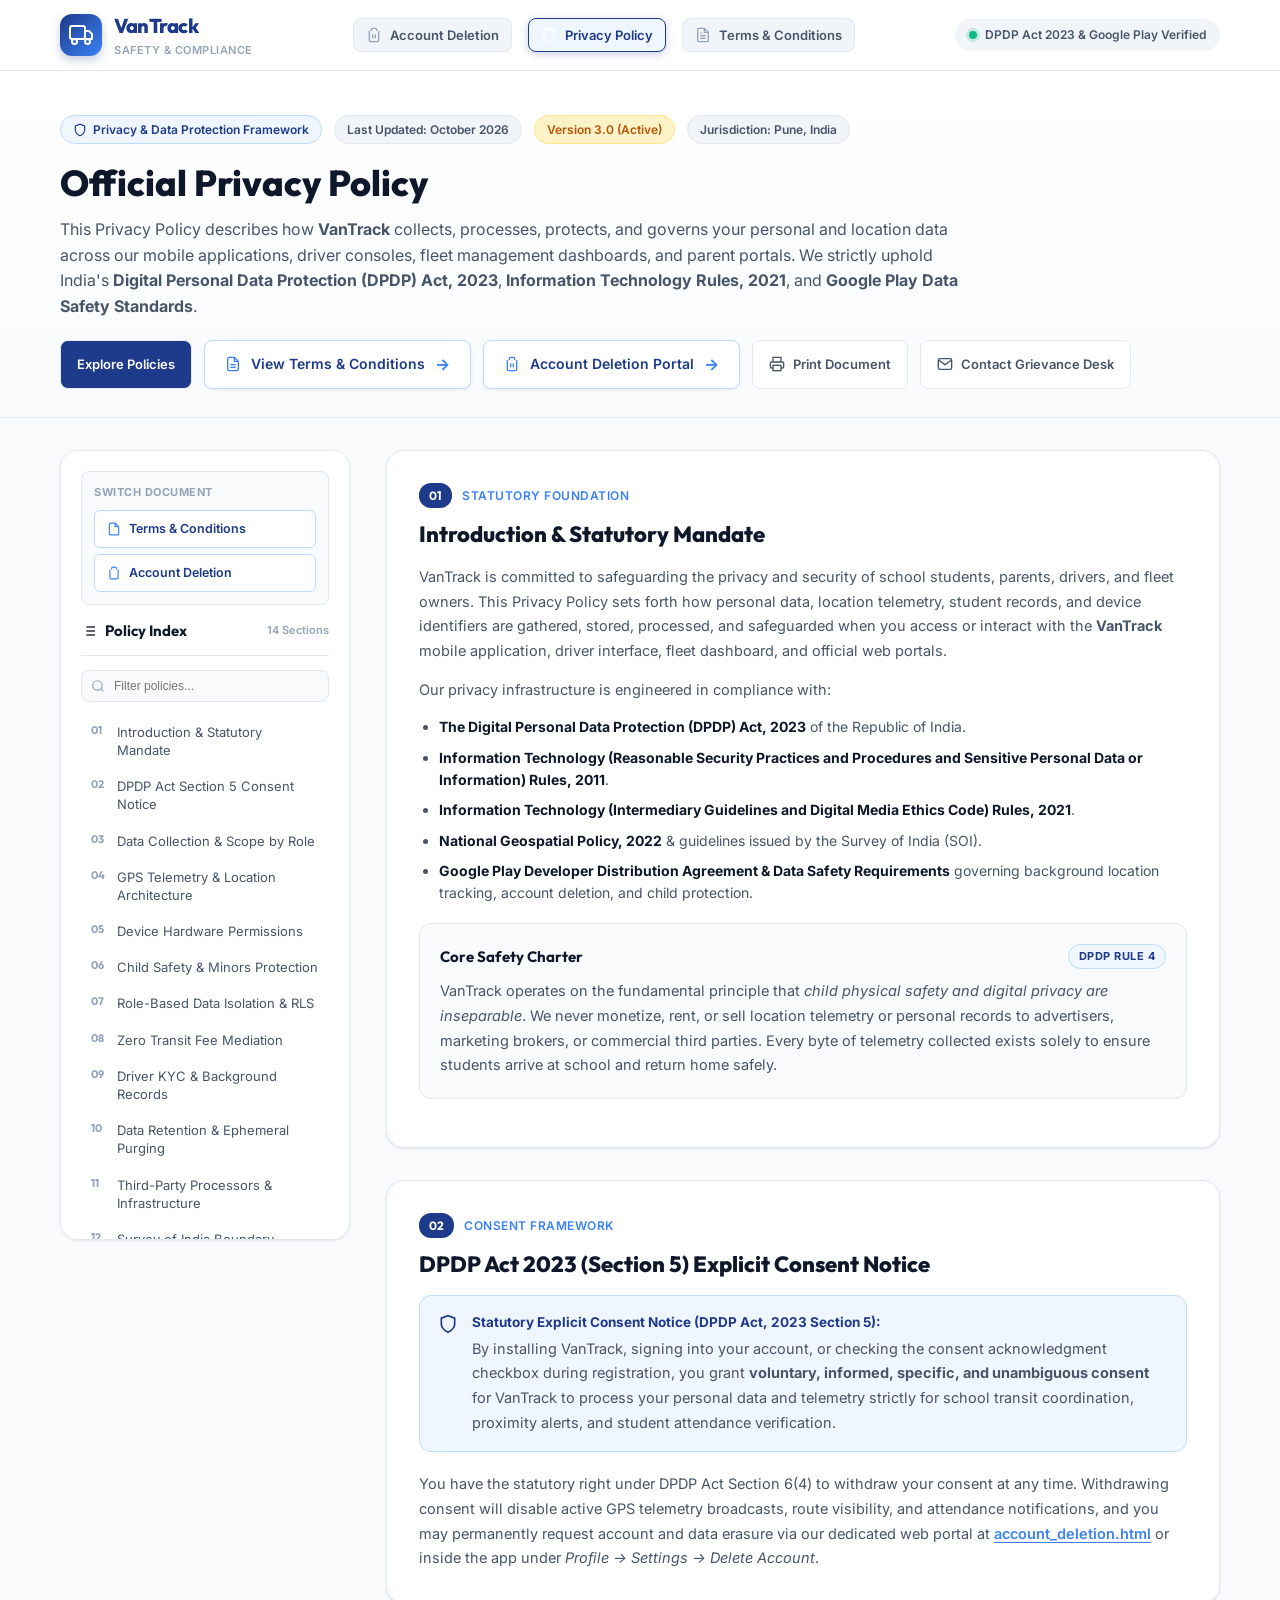
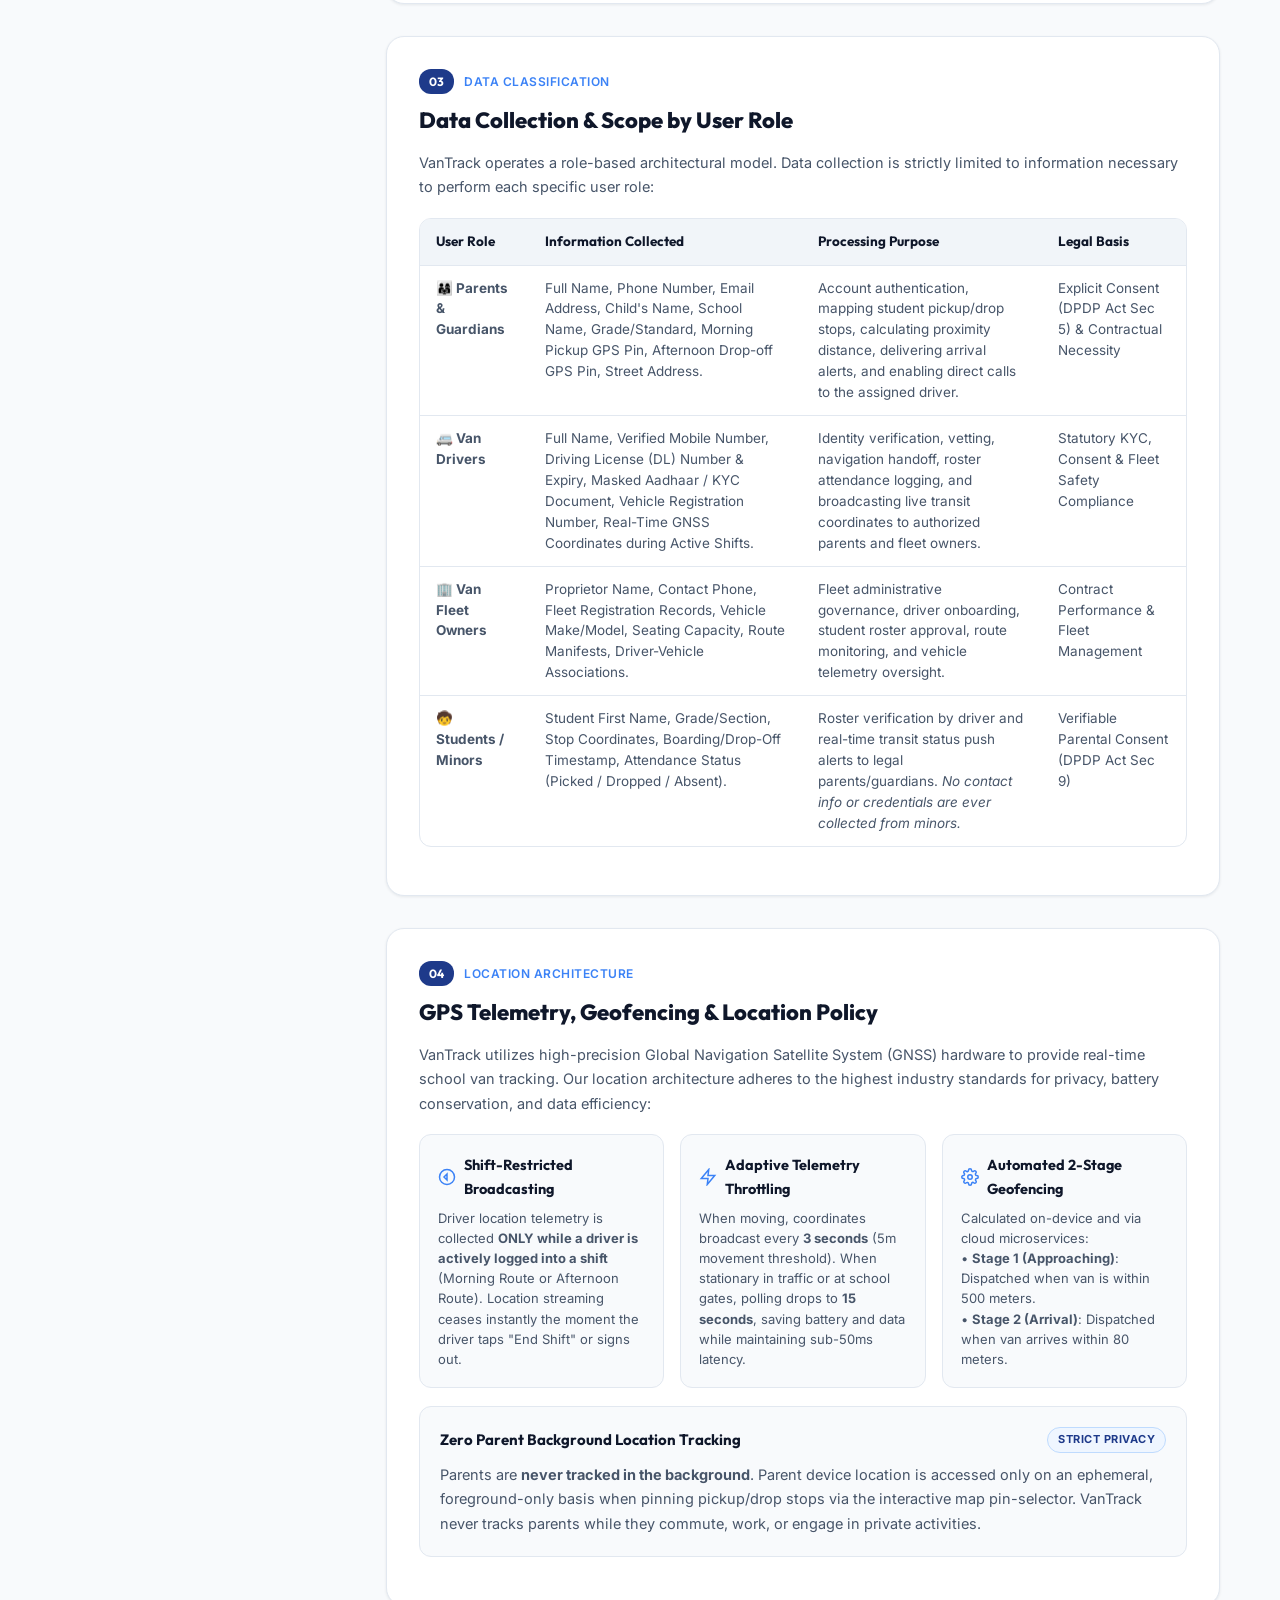
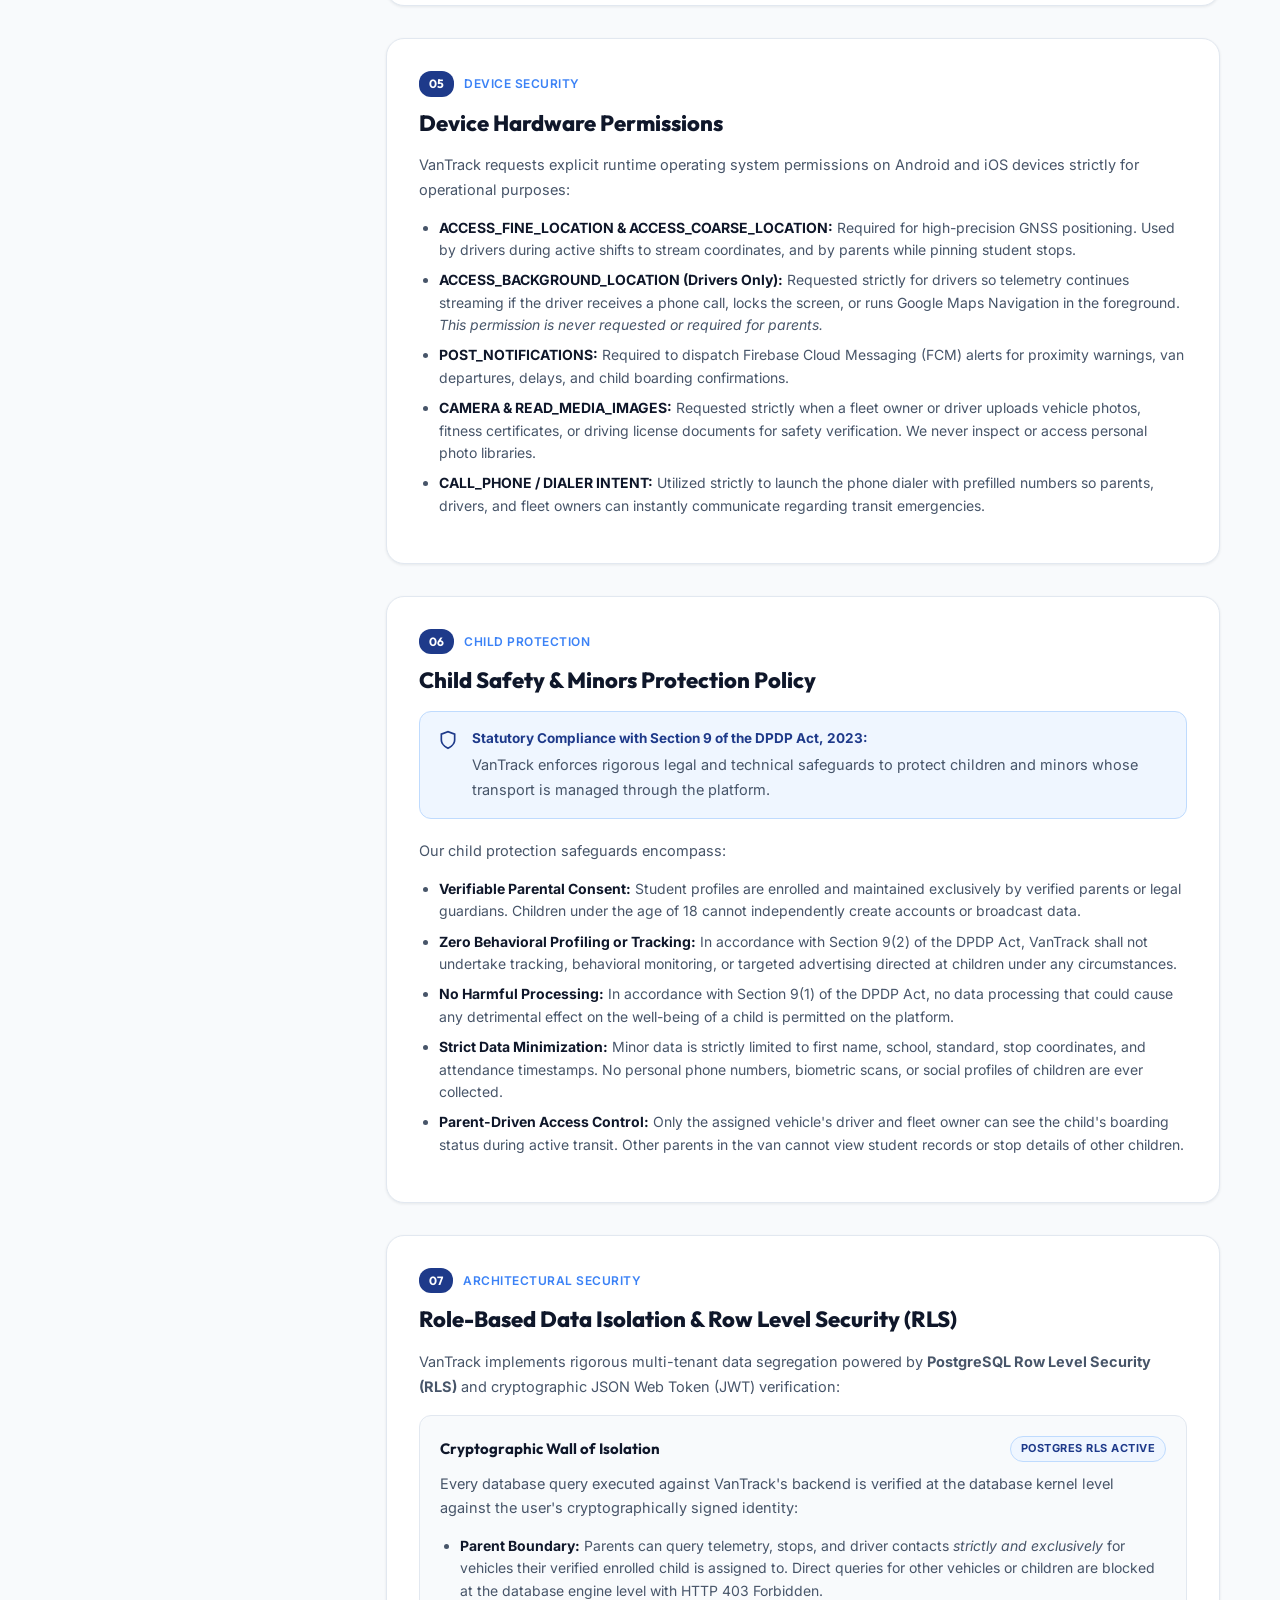
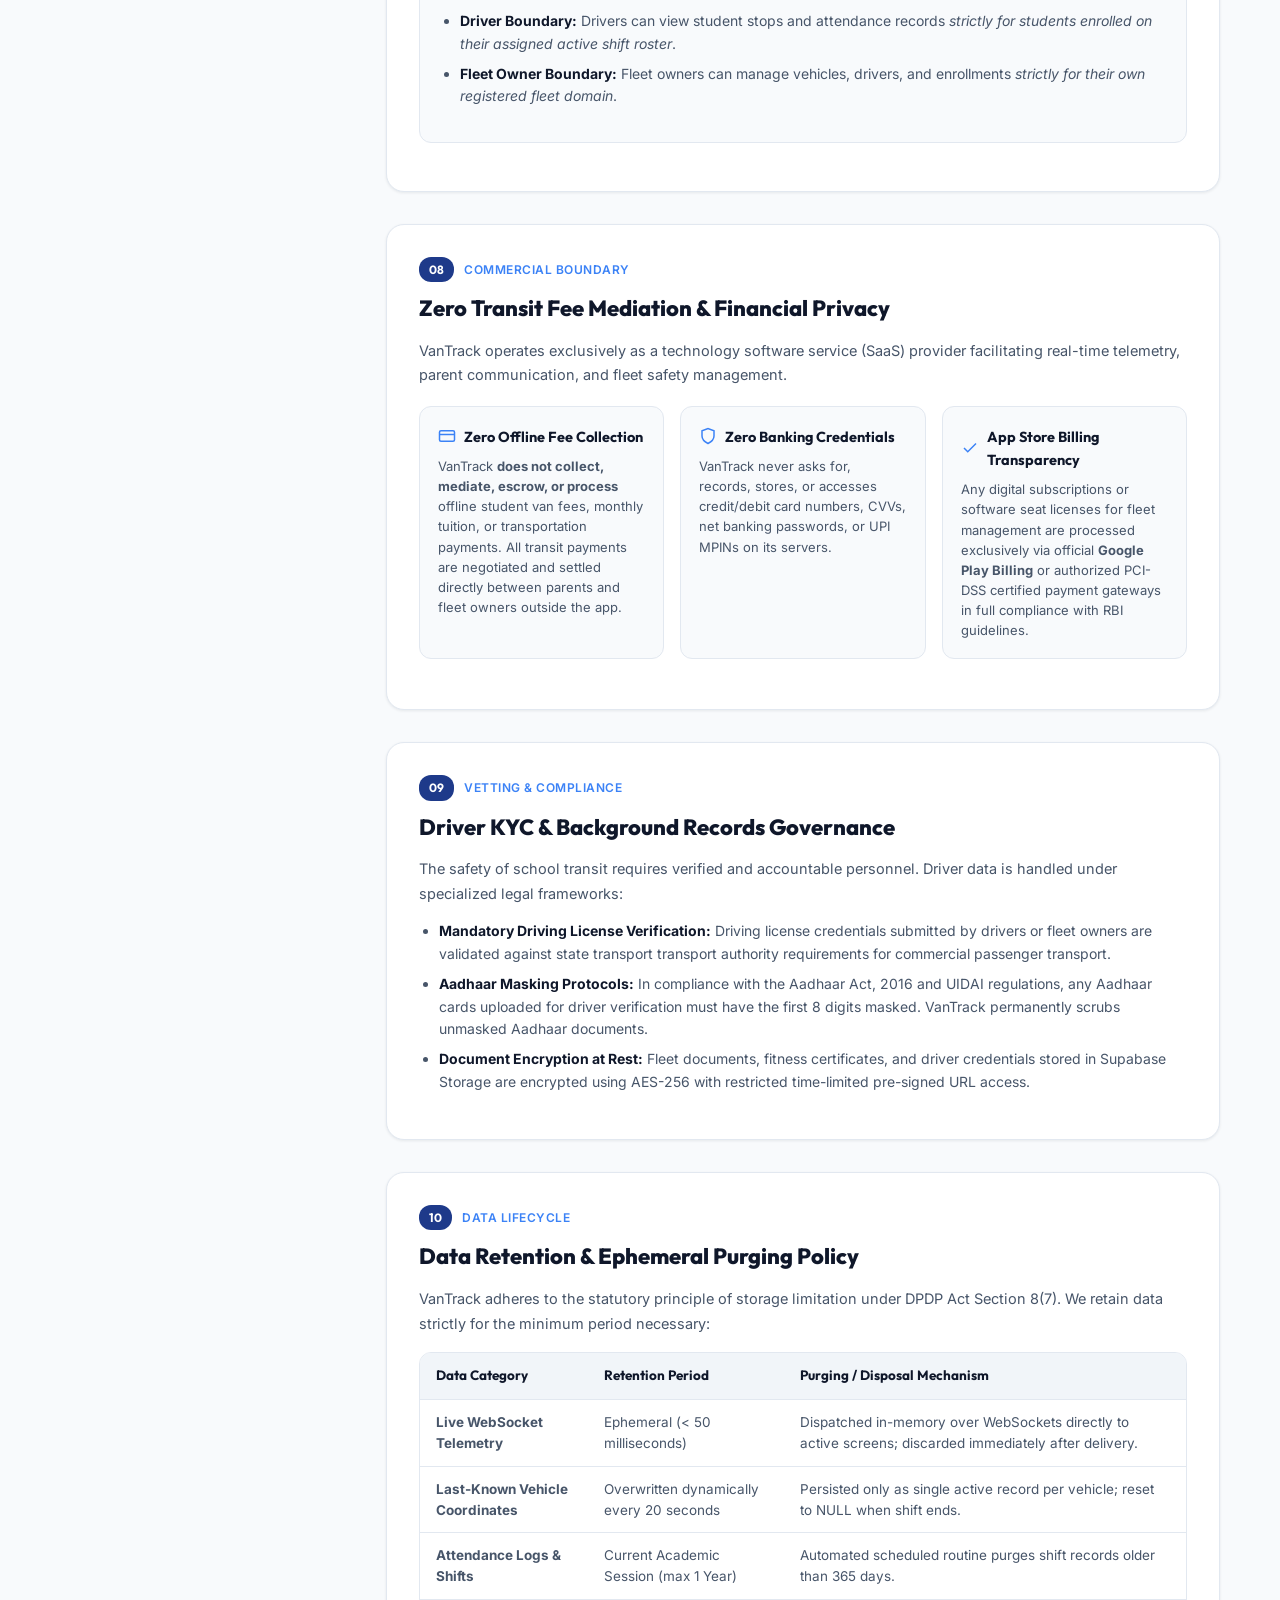
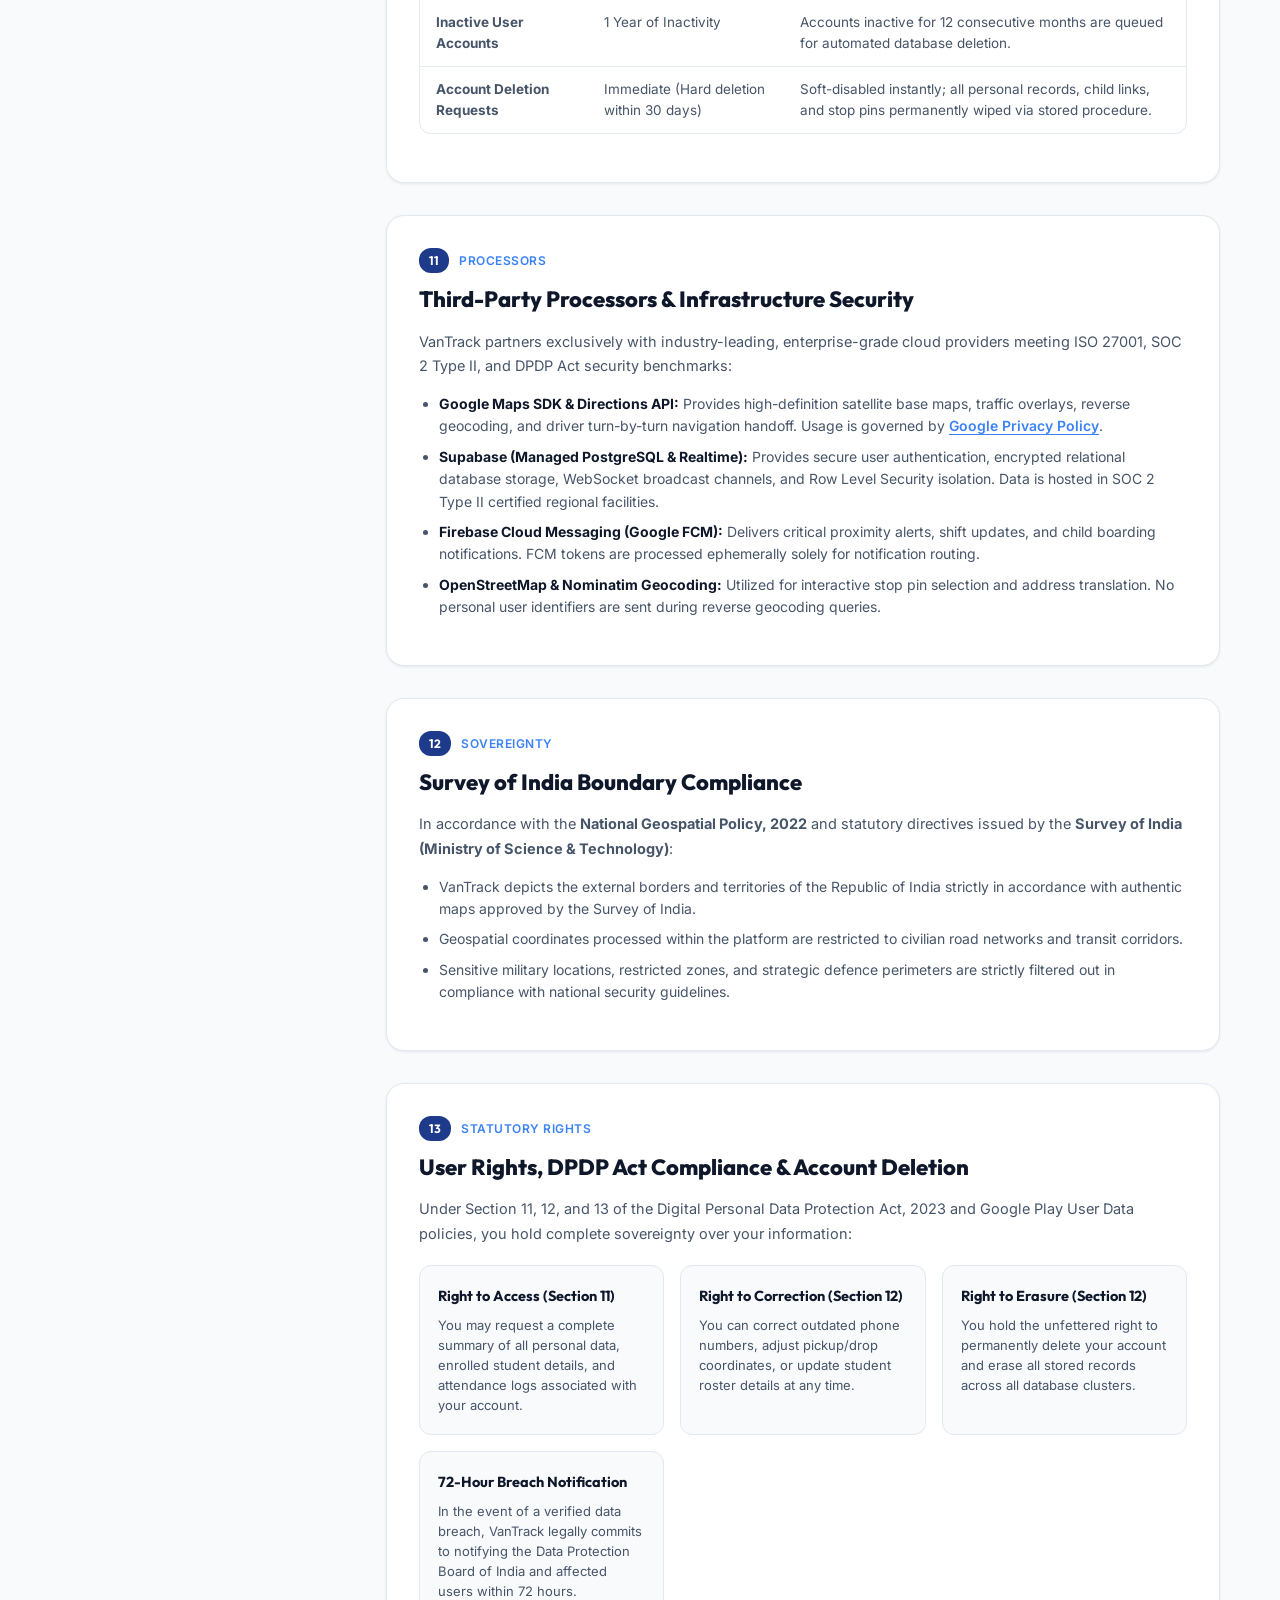
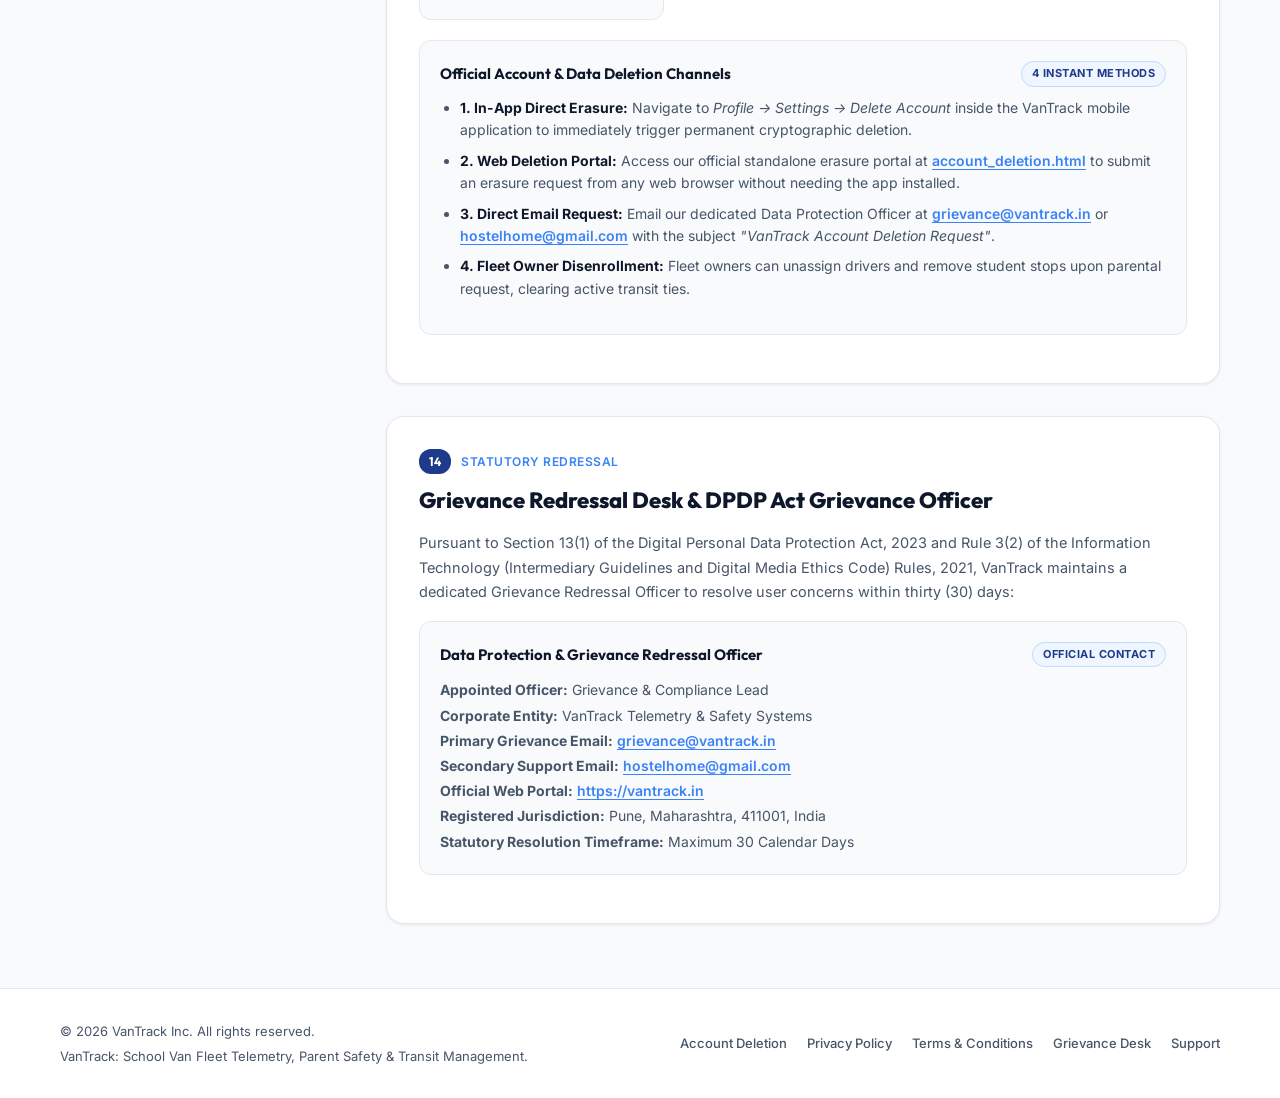
==== commit fde36e18: "Add Privacy Policy, Terms & Conditions, and cross-page navigation buttons" ====
--- a/privacy_policy.html
+++ b/privacy_policy.html
@@ -20,7 +20,7 @@
   <!-- Site Header -->
   <header class="site-header">
     <div class="container header-container">
-      <a href="index.html" class="brand" style="text-decoration: none;">
+      <a href="account_deletion.html" class="brand" style="text-decoration: none;">
         <div class="brand-icon">
           <svg viewBox="0 0 24 24" width="24" height="24" fill="none" stroke="currentColor" stroke-width="2" stroke-linecap="round" stroke-linejoin="round">
             <rect x="1" y="3" width="15" height="13" rx="2"></rect>
@@ -36,7 +36,7 @@
       </a>
 
       <nav class="header-nav" aria-label="Main Navigation">
-        <a href="index.html" class="header-link">
+        <a href="account_deletion.html" class="header-link">
           <svg viewBox="0 0 24 24" width="16" height="16" fill="none" stroke="currentColor" stroke-width="2">
             <path d="M19 6v14a2 2 0 0 1-2 2H7a2 2 0 0 1-2-2V6m3 0V4a2 2 0 0 1 2-2h4a2 2 0 0 1 2 2v2"></path>
             <line x1="10" y1="11" x2="10" y2="17"></line>
@@ -104,7 +104,7 @@
           <span class="quick-arrow">&rarr;</span>
         </a>
 
-        <a href="index.html" class="btn-policy-quick">
+        <a href="account_deletion.html" class="btn-policy-quick">
           <svg viewBox="0 0 24 24" width="16" height="16" fill="none" stroke="currentColor" stroke-width="2">
             <path d="M19 6v14a2 2 0 0 1-2 2H7a2 2 0 0 1-2-2V6m3 0V4a2 2 0 0 1 2-2h4a2 2 0 0 1 2 2v2"></path>
             <line x1="10" y1="11" x2="10" y2="17"></line>
@@ -150,7 +150,7 @@
               </svg>
               <span>Terms &amp; Conditions</span>
             </a>
-            <a href="index.html" class="toc-quick-btn">
+            <a href="account_deletion.html" class="toc-quick-btn">
               <svg viewBox="0 0 24 24" width="14" height="14" fill="none" stroke="currentColor" stroke-width="2">
                 <path d="M19 6v14a2 2 0 0 1-2 2H7a2 2 0 0 1-2-2V6m3 0V4a2 2 0 0 1 2-2h4a2 2 0 0 1 2 2v2"></path>
               </svg>
@@ -262,7 +262,7 @@
           </div>
 
           <p>
-            You have the statutory right under DPDP Act Section 6(4) to withdraw your consent at any time. Withdrawing consent will disable active GPS telemetry broadcasts, route visibility, and attendance notifications, and you may permanently request account and data erasure via our dedicated web portal at <a href="index.html" class="inline-link">index.html</a> or inside the app under <em>Profile &rarr; Settings &rarr; Delete Account</em>.
+            You have the statutory right under DPDP Act Section 6(4) to withdraw your consent at any time. Withdrawing consent will disable active GPS telemetry broadcasts, route visibility, and attendance notifications, and you may permanently request account and data erasure via our dedicated web portal at <a href="account_deletion.html" class="inline-link">account_deletion.html</a> or inside the app under <em>Profile &rarr; Settings &rarr; Delete Account</em>.
           </p>
         </article>
 
@@ -708,7 +708,7 @@
             </div>
             <ul class="styled-list" style="margin-top: 10px;">
               <li><strong>1. In-App Direct Erasure:</strong> Navigate to <em>Profile &rarr; Settings &rarr; Delete Account</em> inside the VanTrack mobile application to immediately trigger permanent cryptographic deletion.</li>
-              <li><strong>2. Web Deletion Portal:</strong> Access our official standalone erasure portal at <a href="index.html" class="inline-link">index.html</a> to submit an erasure request from any web browser without needing the app installed.</li>
+              <li><strong>2. Web Deletion Portal:</strong> Access our official standalone erasure portal at <a href="account_deletion.html" class="inline-link">account_deletion.html</a> to submit an erasure request from any web browser without needing the app installed.</li>
               <li><strong>3. Direct Email Request:</strong> Email our dedicated Data Protection Officer at <a href="mailto:grievance@vantrack.in" class="inline-link">grievance@vantrack.in</a> or <a href="mailto:hostelhome@gmail.com" class="inline-link">hostelhome@gmail.com</a> with the subject <em>"VanTrack Account Deletion Request"</em>.</li>
               <li><strong>4. Fleet Owner Disenrollment:</strong> Fleet owners can unassign drivers and remove student stops upon parental request, clearing active transit ties.</li>
             </ul>
@@ -763,7 +763,7 @@
         <p class="footer-note">VanTrack: School Van Fleet Telemetry, Parent Safety & Transit Management.</p>
       </div>
       <div class="footer-links">
-        <a href="index.html">Account Deletion</a>
+        <a href="account_deletion.html">Account Deletion</a>
         <a href="privacy_policy.html">Privacy Policy</a>
         <a href="terms_conditions.html">Terms & Conditions</a>
         <a href="mailto:grievance@vantrack.in">Grievance Desk</a>
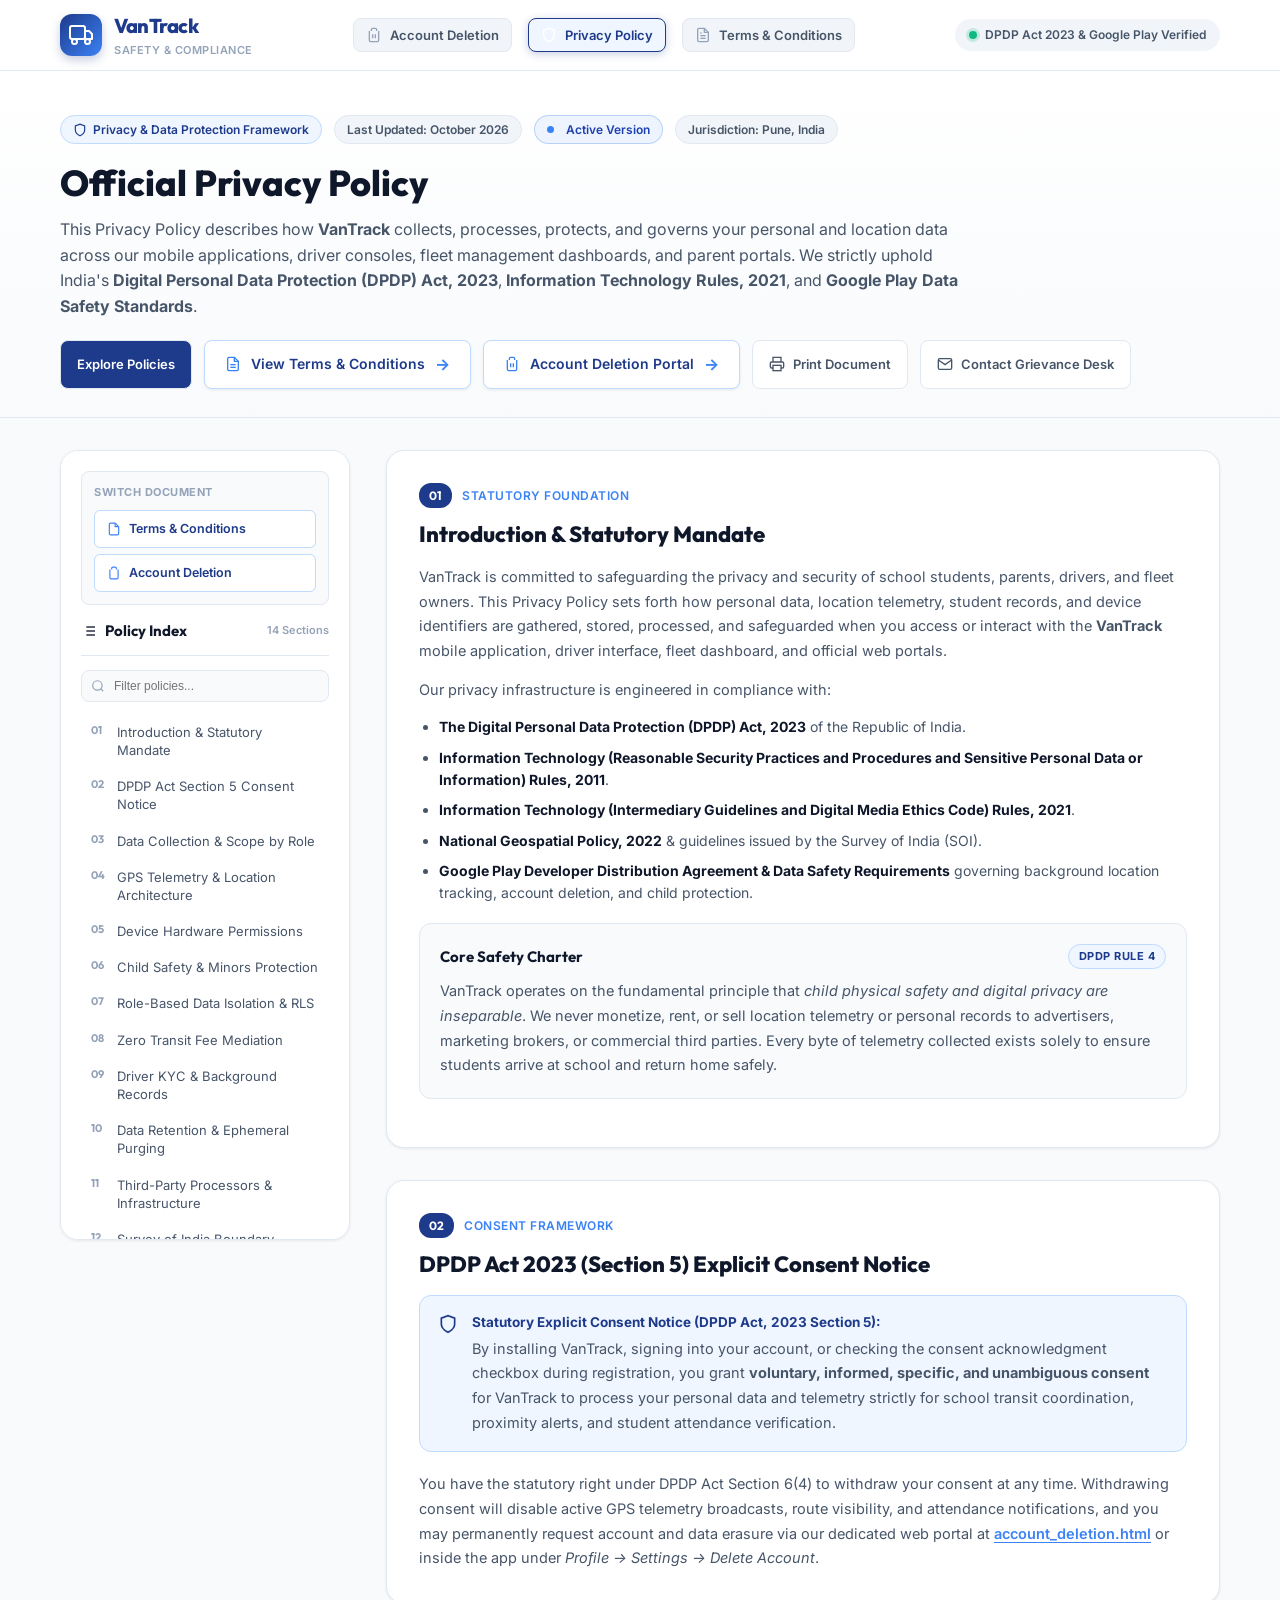
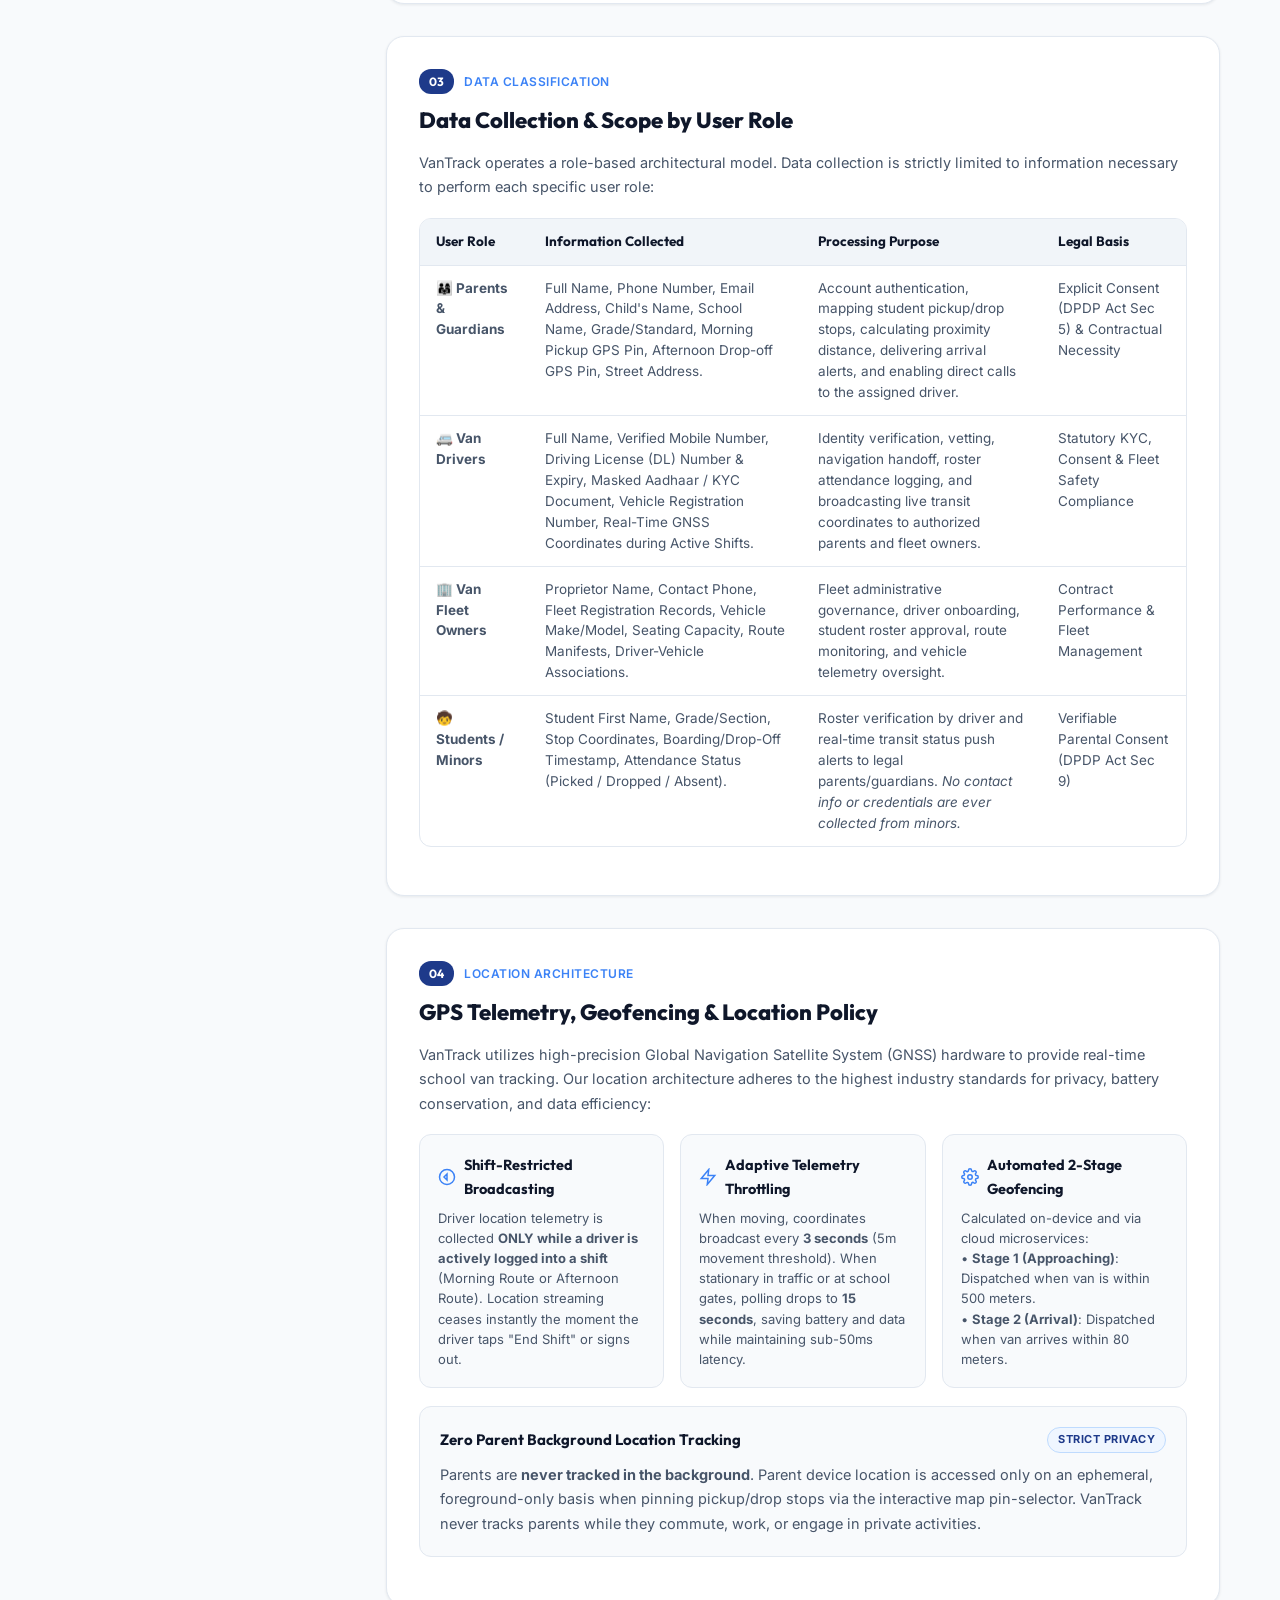
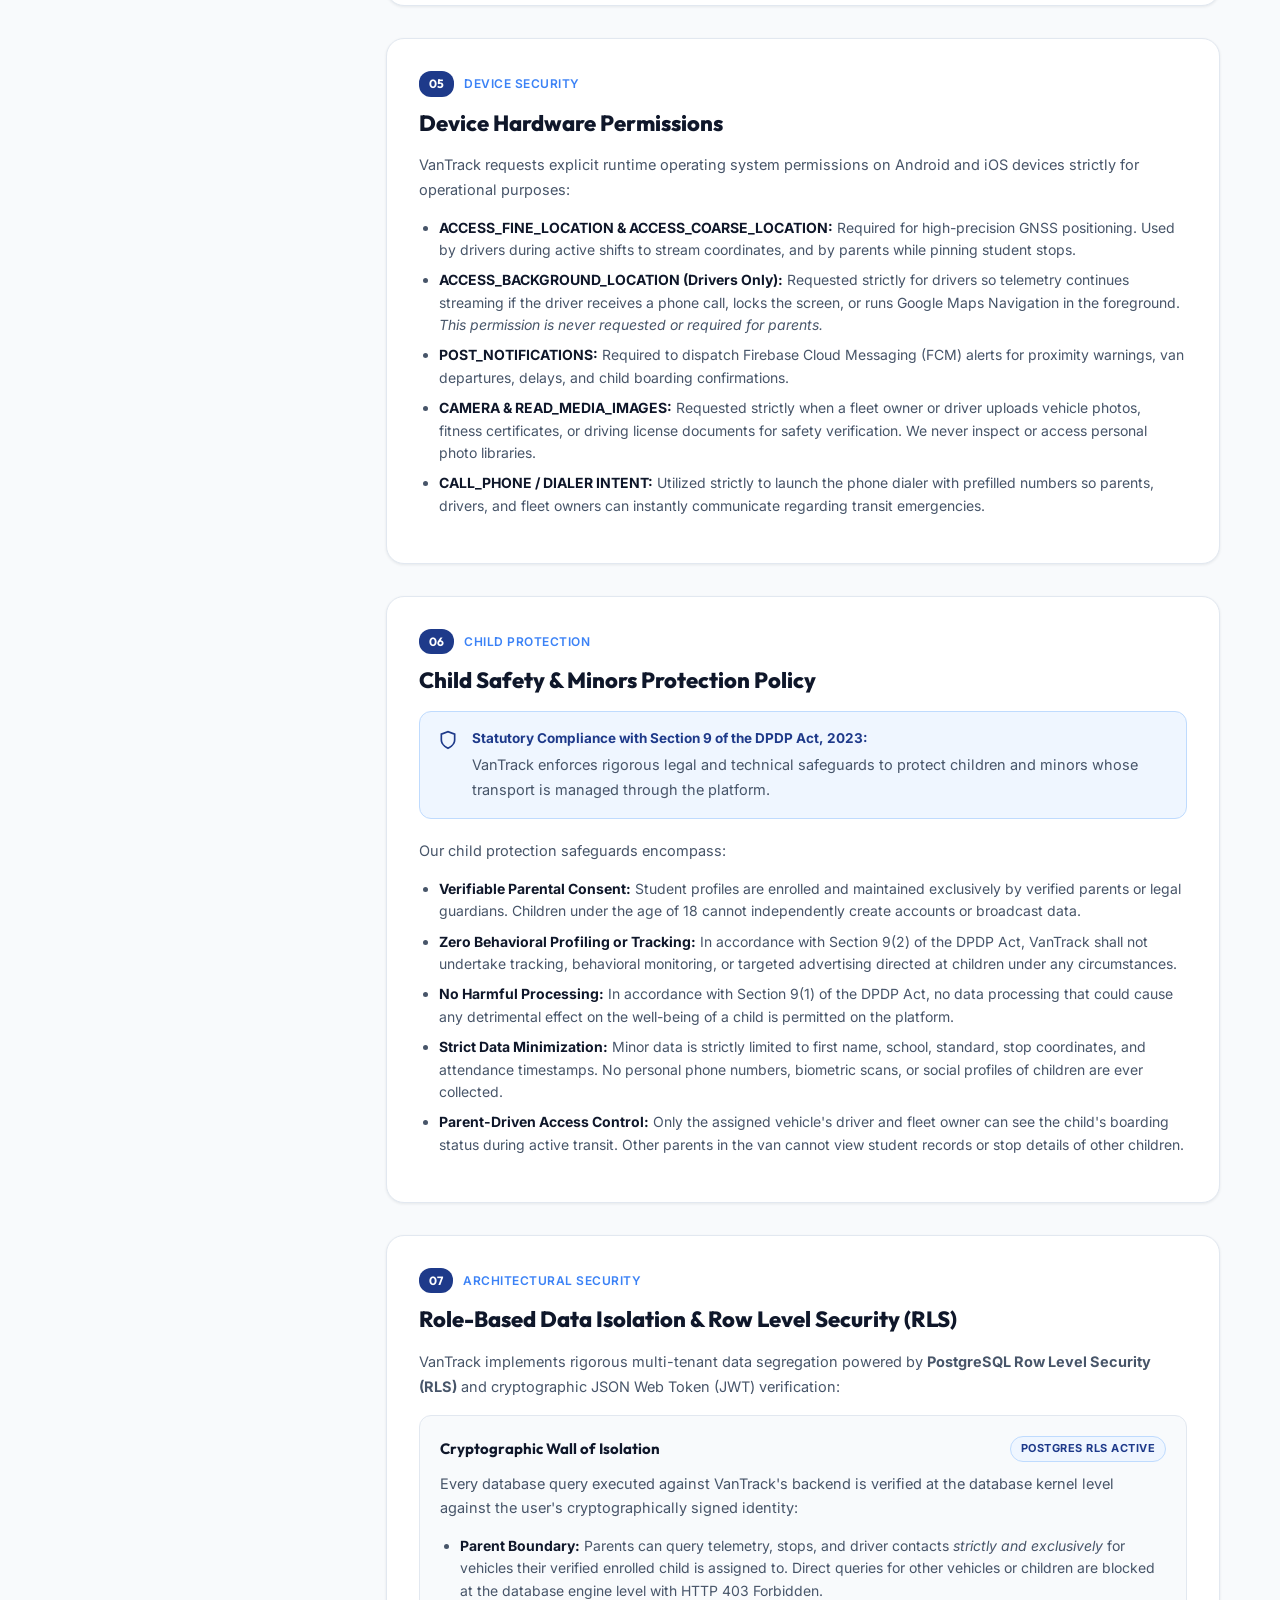
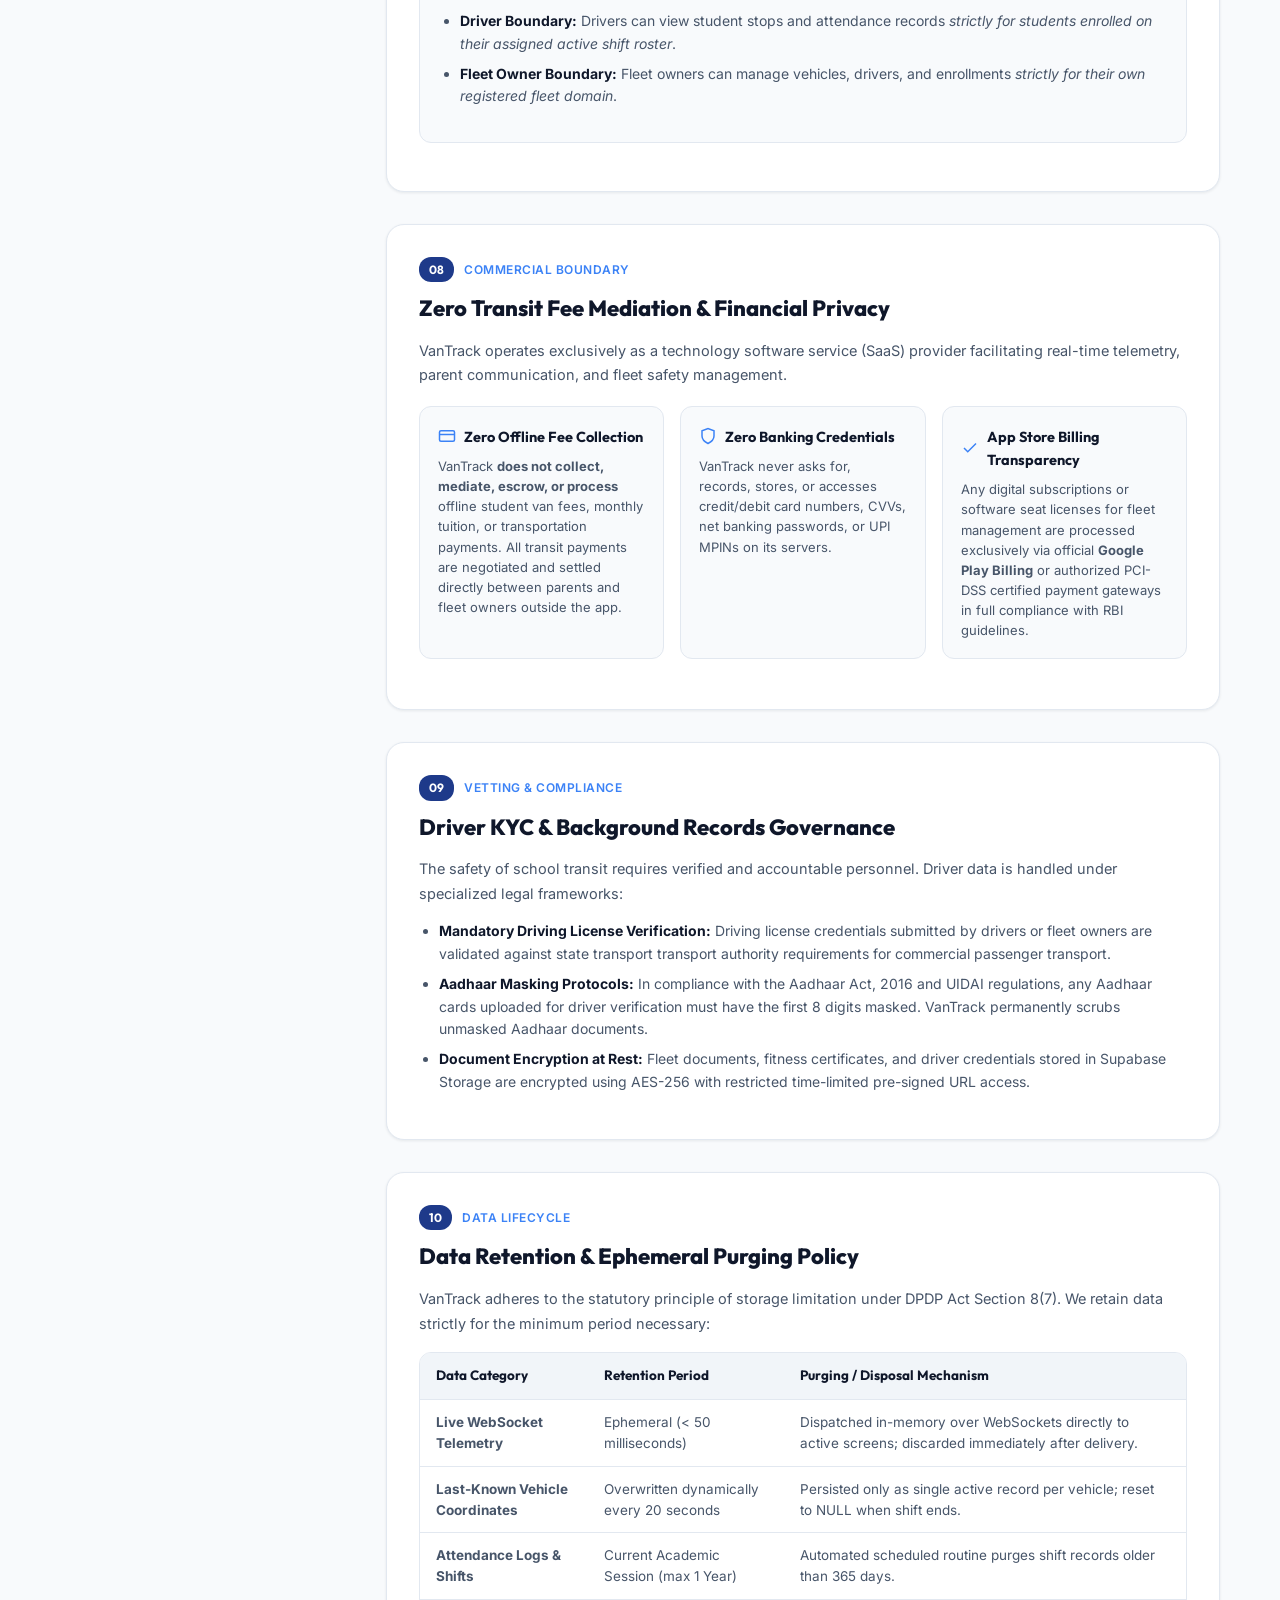
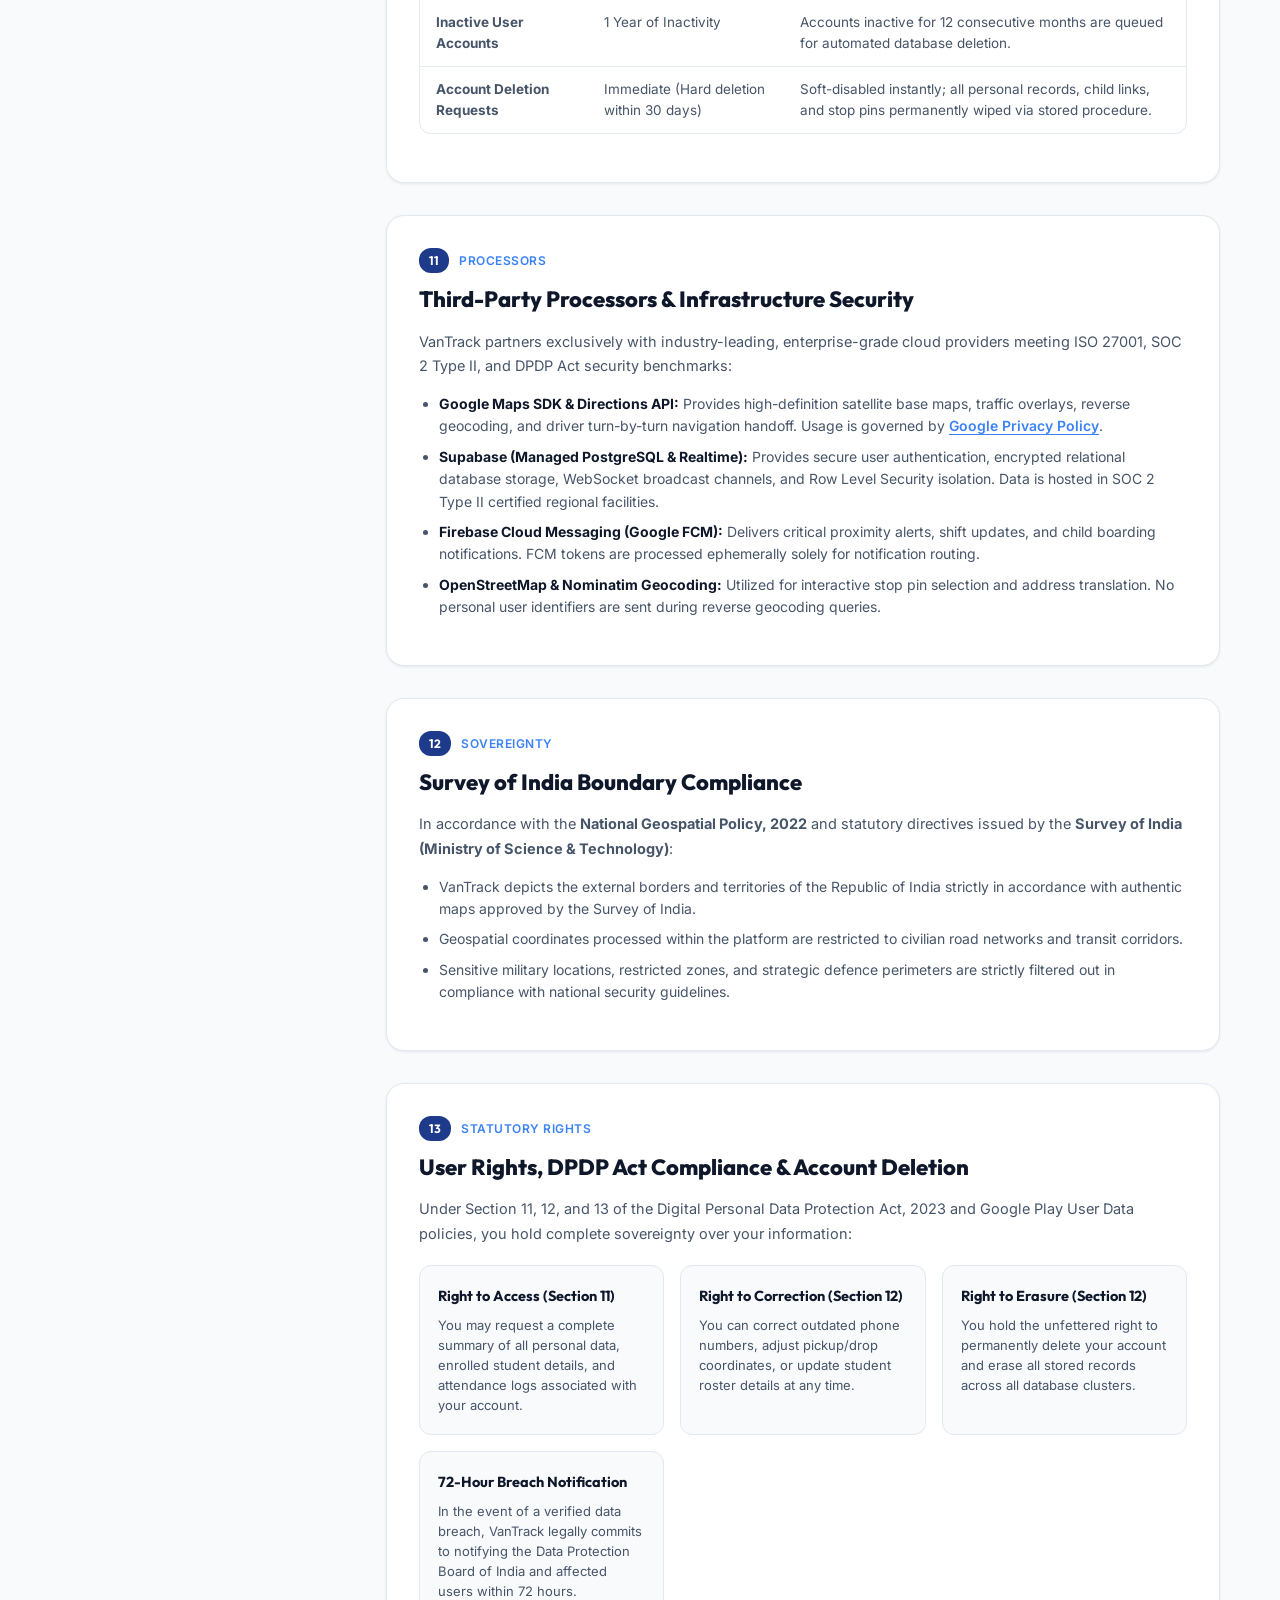
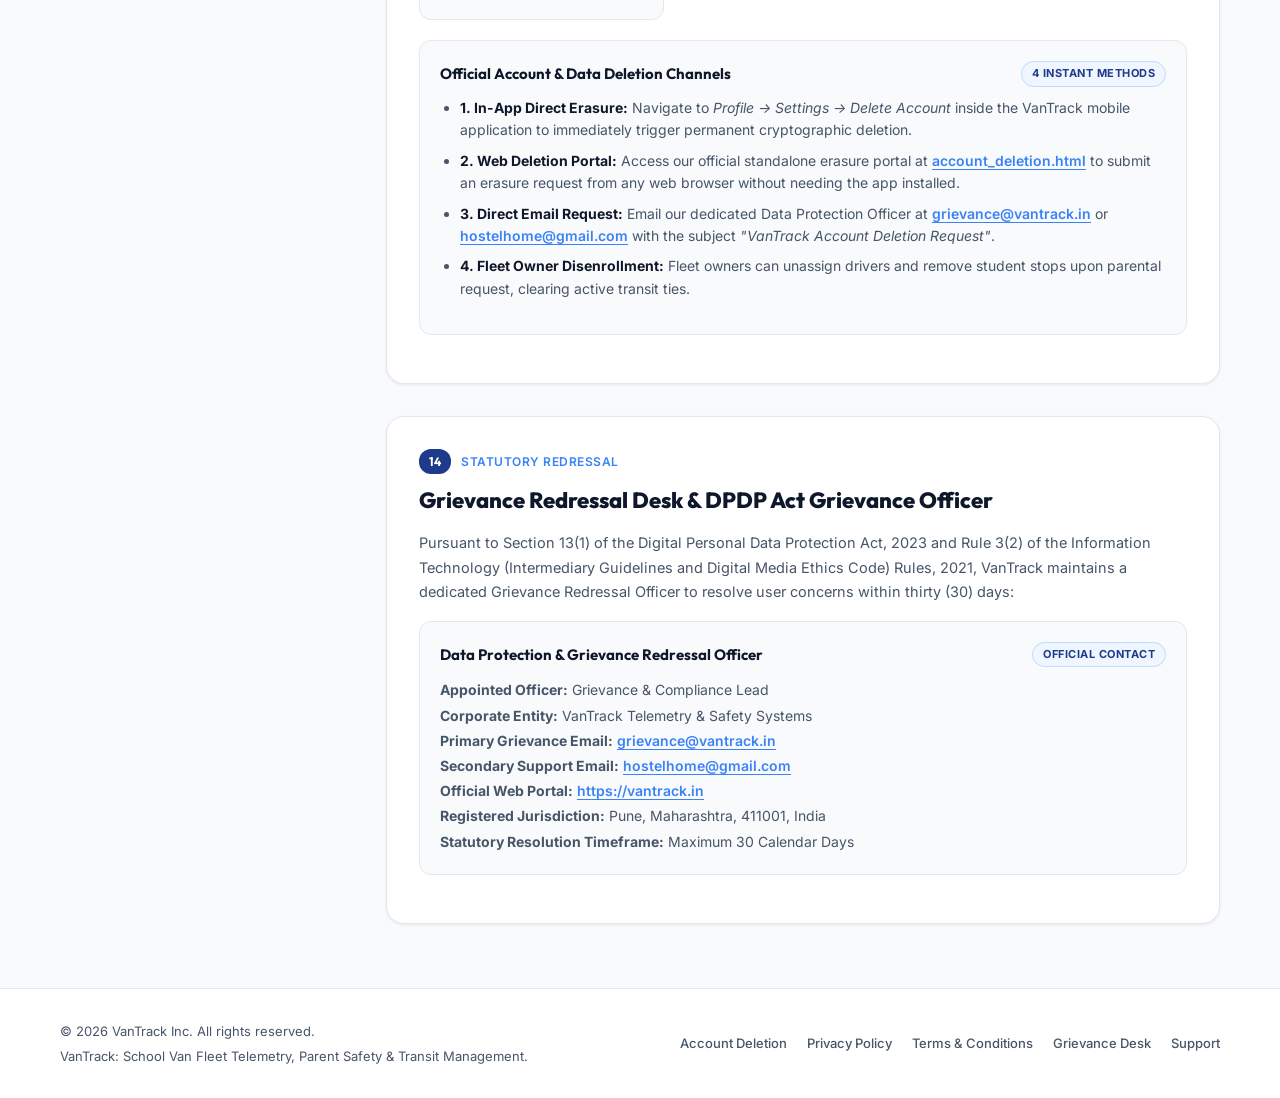
==== commit 2892a47b: "Add Supabase Storage dynamic policy loader and root index redirect" ====
--- a/privacy_policy.html
+++ b/privacy_policy.html
@@ -80,7 +80,10 @@
           Privacy & Data Protection Framework
         </span>
         <span class="meta-pill">Last Updated: October 2026</span>
-        <span class="meta-pill meta-pill-accent">Version 3.0 (Active)</span>
+        <span class="meta-pill meta-pill-accent sync-pending" id="doc-sync-pill" title="Checking Supabase Storage...">
+          <span class="sync-dot"></span>
+          <span id="doc-sync-text">Cloud Sync: Checking</span>
+        </span>
         <span class="meta-pill">Jurisdiction: Pune, India</span>
       </div>
 
@@ -203,7 +206,7 @@
       </aside>
 
       <!-- Main Legal Articles -->
-      <div class="legal-content">
+      <div class="legal-content" id="legal-content-container">
 
         <!-- Clause 1 -->
         <article class="legal-section" id="sec-1">
@@ -772,56 +775,16 @@
     </div>
   </footer>
 
-  <!-- Interactive Script for TOC Scrollspy, Search & Back-to-Top -->
+  <!-- Dynamic Supabase Storage Policy Loader -->
+  <script src="policy-loader.js"></script>
   <script>
-    document.addEventListener('DOMContentLoaded', () => {
-      // 1. Table of Contents Search Filter
-      const filterInput = document.getElementById('toc-filter');
-      const tocLinks = document.querySelectorAll('.toc-nav li');
-
-      if (filterInput) {
-        filterInput.addEventListener('input', (e) => {
-          const query = e.target.value.toLowerCase().trim();
-          tocLinks.forEach(item => {
-            const text = item.textContent.toLowerCase();
-            item.style.display = text.includes(query) ? '' : 'none';
-          });
-        });
-      }
-
-      // 2. Active Section ScrollSpy
-      const sections = document.querySelectorAll('.legal-section');
-      const navLinks = document.querySelectorAll('.toc-link');
-
-      const observer = new IntersectionObserver((entries) => {
-        entries.forEach(entry => {
-          if (entry.isIntersecting) {
-            const id = entry.target.getAttribute('id');
-            navLinks.forEach(link => {
-              link.classList.toggle('active', link.getAttribute('href') === '#' + id);
-            });
-          }
-        });
-      }, {
-        rootMargin: '-80px 0px -70% 0px',
-        threshold: 0
-      });
-
-      sections.forEach(sec => observer.observe(sec));
-
-      // 3. Floating Back to Top Button
-      const backToTopBtn = document.getElementById('back-to-top');
-      window.addEventListener('scroll', () => {
-        if (window.scrollY > 400) {
-          backToTopBtn.classList.add('visible');
-        } else {
-          backToTopBtn.classList.remove('visible');
-        }
-      });
-
-      backToTopBtn.addEventListener('click', () => {
-        window.scrollTo({ top: 0, behavior: 'smooth' });
-      });
+    VanTrackPolicyLoader.init({
+      fileName: 'privacy-policy.html',
+      contentContainerId: 'legal-content-container',
+      tocListId: 'toc-list',
+      tocFilterId: 'toc-filter',
+      syncPillId: 'doc-sync-pill',
+      syncTextId: 'doc-sync-text'
     });
   </script>
 </body>
--- a/styles.css
+++ b/styles.css
@@ -1716,6 +1716,60 @@
   }
 }
 
+/* Live Cloud Storage Sync Indicator */
+.sync-dot {
+  display: inline-block;
+  width: 7px;
+  height: 7px;
+  border-radius: 50%;
+  background-color: var(--accent);
+  margin-right: 6px;
+  vertical-align: middle;
+  animation: pulse-dot 2s infinite ease-in-out;
+}
+
+.sync-live {
+  border-color: rgba(16, 185, 129, 0.4) !important;
+  color: #065F46 !important;
+  background: rgba(16, 185, 129, 0.1) !important;
+}
+
+.sync-live .sync-dot {
+  background-color: #10B981 !important;
+  box-shadow: 0 0 6px rgba(16, 185, 129, 0.7);
+}
+
+.sync-fallback {
+  border-color: rgba(59, 130, 246, 0.3) !important;
+  color: #1E40AF !important;
+  background: rgba(59, 130, 246, 0.08) !important;
+}
+
+.sync-fallback .sync-dot {
+  background-color: #3B82F6 !important;
+}
+
+@keyframes pulse-dot {
+  0%, 100% {
+    transform: scale(0.9);
+    opacity: 0.8;
+  }
+  50% {
+    transform: scale(1.25);
+    opacity: 1;
+  }
+}
+
+@media (max-width: 640px) {
+  .legal-meta-bar {
+    gap: 8px;
+  }
+  .meta-pill {
+    font-size: 11px;
+    padding: 4px 10px;
+  }
+}
+
 /* Print Friendly Styles */
 @media print {
   .site-header,
